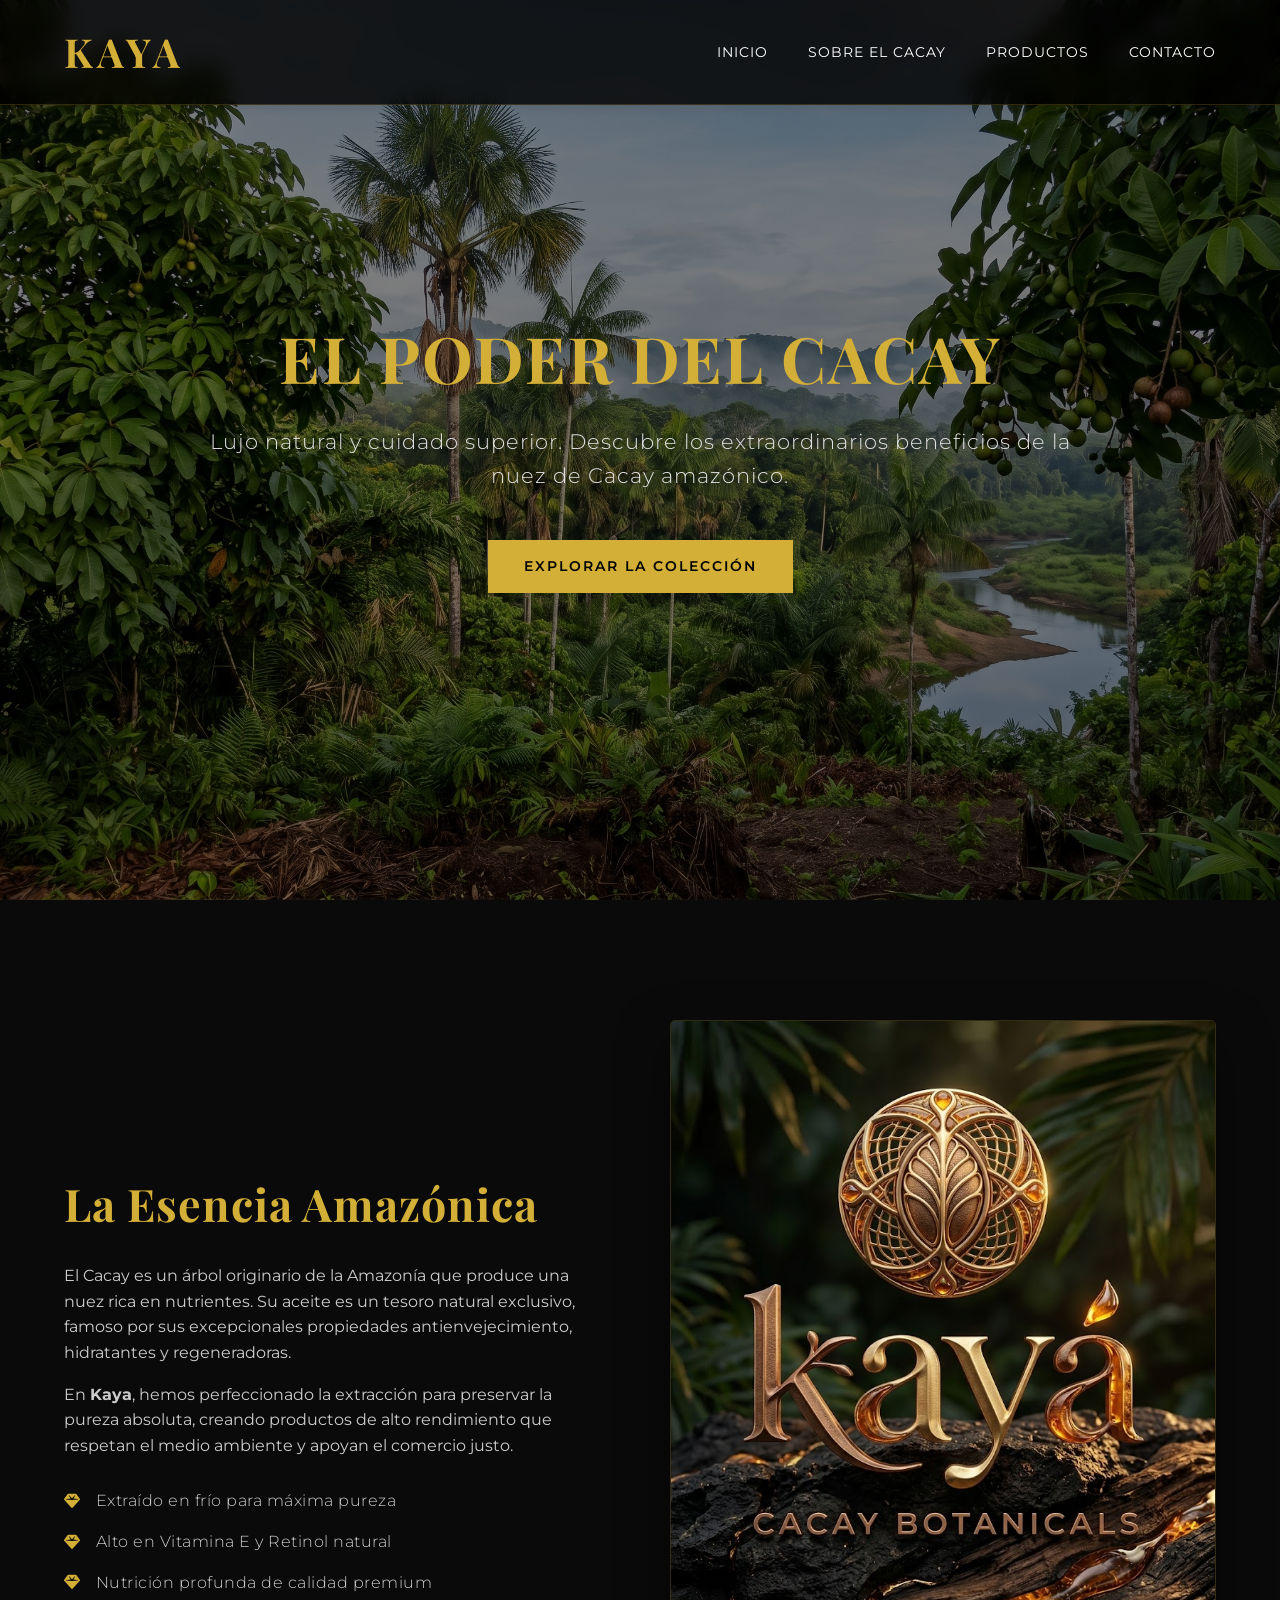
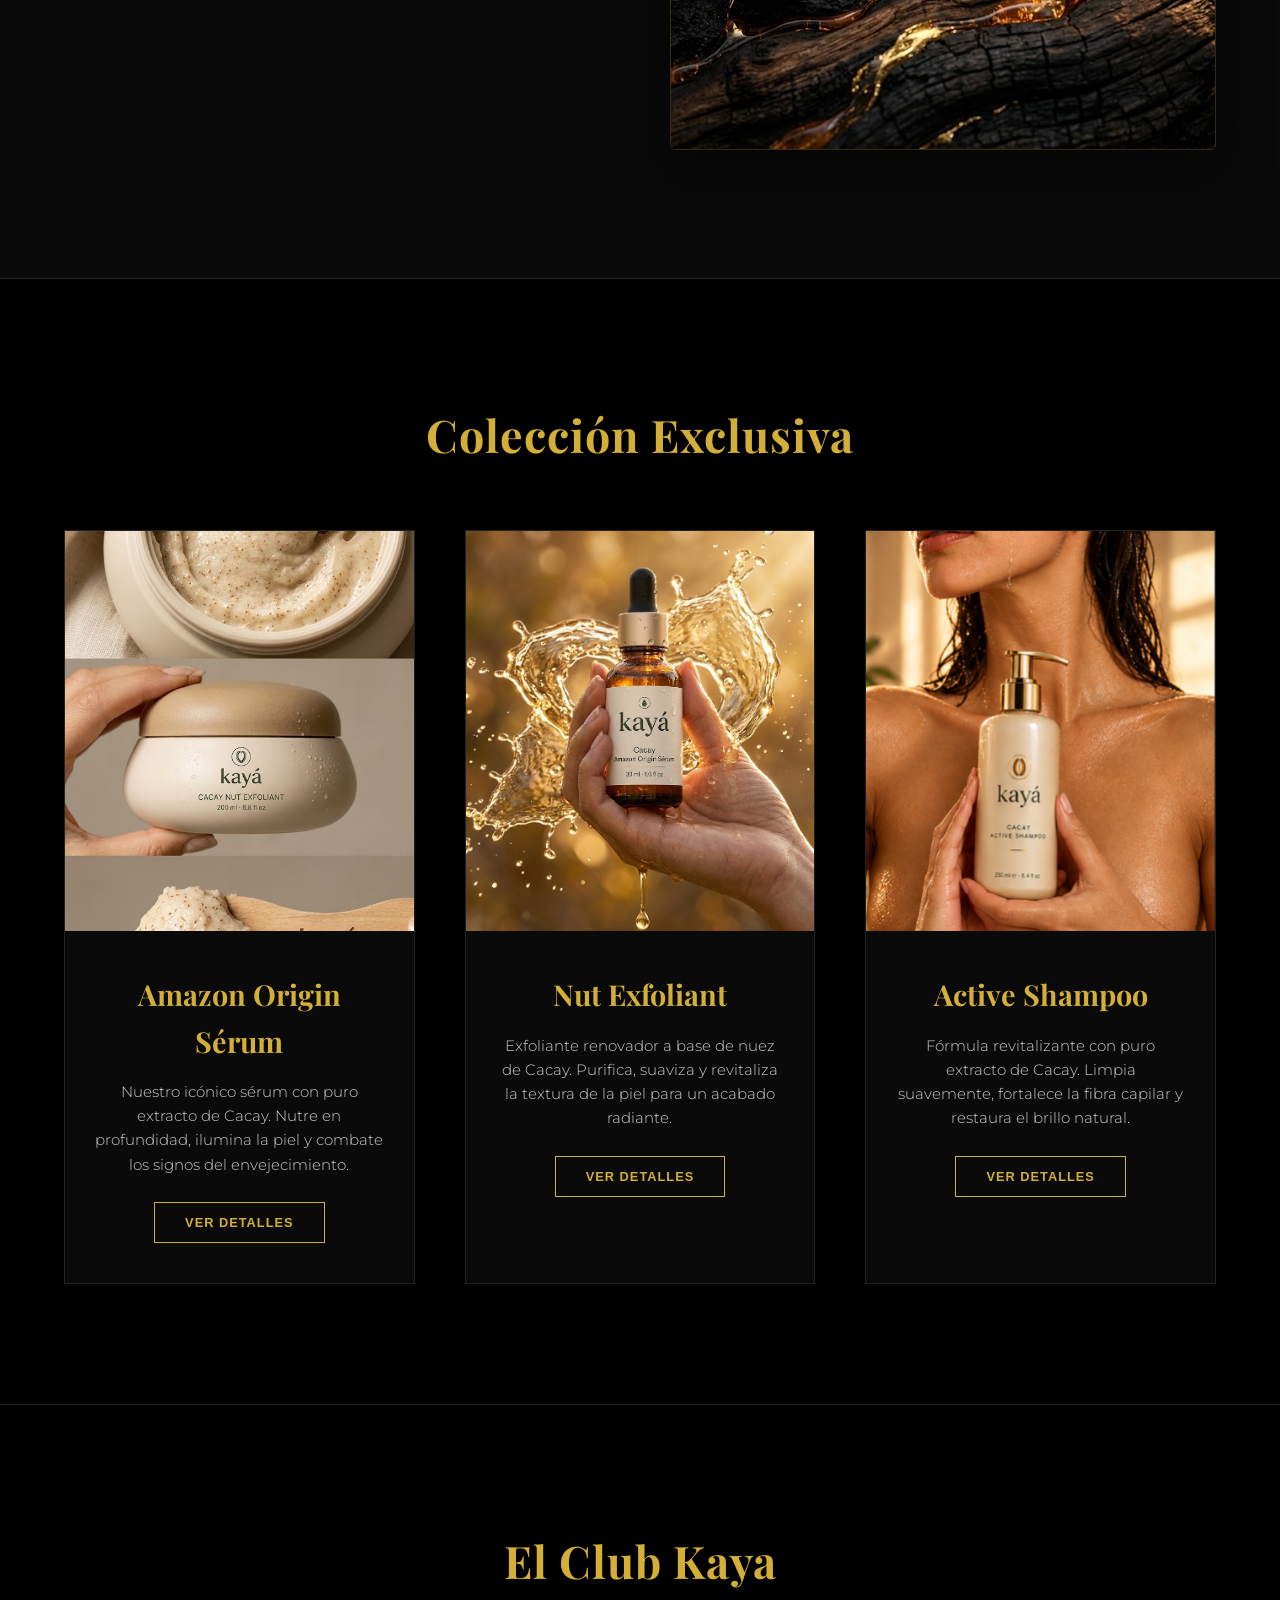
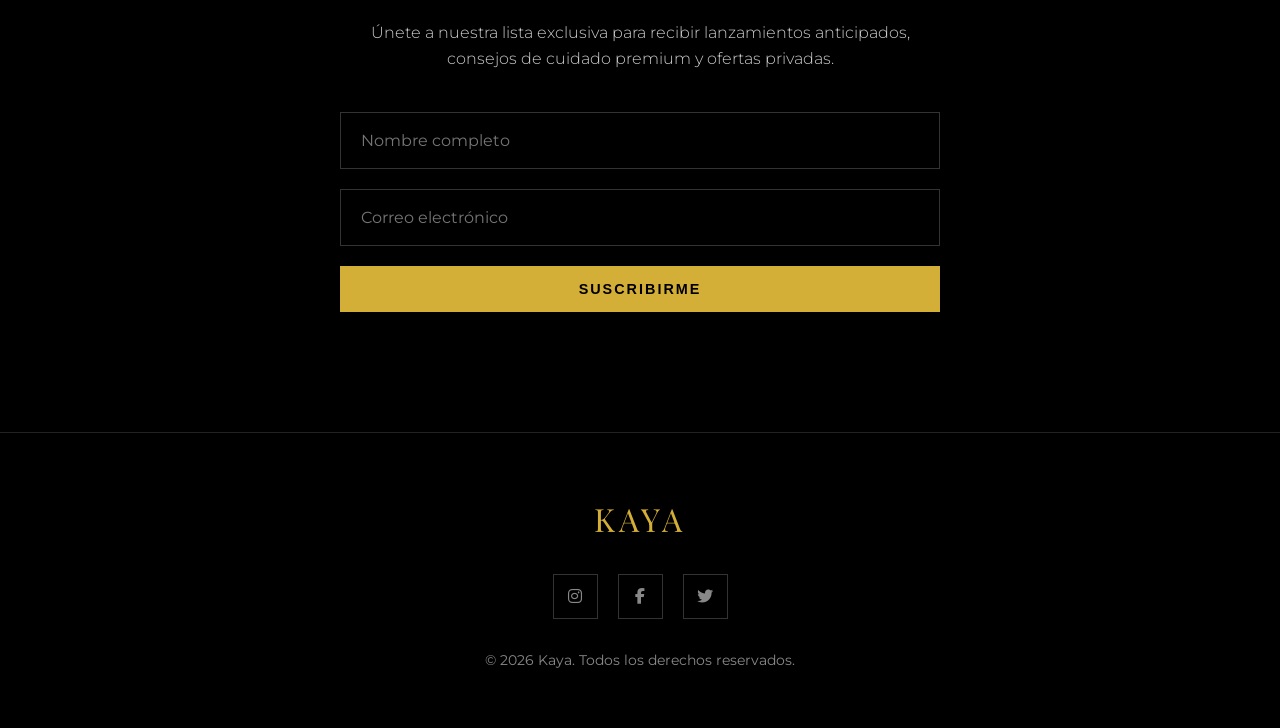
==== index.html @ cbf27e78 "Add interactive product details overlay Implement a feature allowing users to click on products to s" ====
<!doctype html>
<html lang="es">
  <head>
    <meta charset="UTF-8" />
    <meta name="viewport" content="width=device-width, initial-scale=1.0" />
    <title>Kaya - El Secreto del Cacay</title>
    <link rel="stylesheet" href="style.css" />
    <!-- Font Awesome para íconos -->
    <link
      rel="stylesheet"
      href="https://cdnjs.cloudflare.com/ajax/libs/font-awesome/6.4.0/css/all.min.css"
    />
    <!-- Google Fonts -->
    <link
      href="https://fonts.googleapis.com/css2?family=Montserrat:wght@300;400;600;700&family=Playfair+Display:wght@400;600;700&display=swap"
      rel="stylesheet"
    />
  </head>
  <body>
    <header class="navbar">
      <div class="logo">KAYA</div>
      <nav>
        <ul class="nav-links">
          <li><a href="#home">Inicio</a></li>
          <li><a href="#about">Sobre el Cacay</a></li>
          <li><a href="#products">Productos</a></li>
          <li><a href="#contact">Contacto</a></li>
        </ul>
      </nav>
      <div class="menu-toggle">
        <i class="fas fa-bars"></i>
      </div>
    </header>

    <section id="home" class="hero">
      <div class="hero-content">
        <h1 class="fade-in">El poder del Cacay</h1>
        <p class="fade-in delay-1">
          Lujo natural y cuidado superior. Descubre los extraordinarios
          beneficios de la nuez de Cacay amazónico.
        </p>
        <a href="#products" class="btn fade-in delay-2"
          >Explorar la colección</a
        >
      </div>
    </section>

    <section id="about" class="about">
      <div class="about-container">
        <div class="about-text slide-in-left">
          <h2>La Esencia Amazónica</h2>
          <p>
            El Cacay es un árbol originario de la Amazonía que produce una nuez
            rica en nutrientes. Su aceite es un tesoro natural exclusivo, famoso
            por sus excepcionales propiedades antienvejecimiento, hidratantes y
            regeneradoras.
          </p>
          <p>
            En <strong>Kaya</strong>, hemos perfeccionado la extracción para
            preservar la pureza absoluta, creando productos de alto rendimiento
            que respetan el medio ambiente y apoyan el comercio justo.
          </p>
          <ul>
            <li>
              <i class="fas fa-gem"></i> Extraído en frío para máxima pureza
            </li>
            <li>
              <i class="fas fa-gem"></i> Alto en Vitamina E y Retinol natural
            </li>
            <li>
              <i class="fas fa-gem"></i> Nutrición profunda de calidad premium
            </li>
          </ul>
        </div>
        <div class="about-image slide-in-right">
          <img src="cacao-tree.jpg" alt="Cacay natural" />
        </div>
      </div>
    </section>

    <section id="products" class="products">
      <h2>Colección Exclusiva</h2>
      <div class="product-grid">
        <div class="product-card fade-up" tabindex="0">
          <div class="product-image">
            <img src="product1.jpg" alt="Cacay Amazon Origin Sérum" />
            <div class="product-details-overlay">
              <div class="details-content">
                <h4>Beneficios:</h4>
                <ul>
                  <li>Nutrición profunda inmediata</li>
                  <li>Iluminación natural de la piel</li>
                  <li>Potente acción antienvejecimiento</li>
                </ul>
                <h4>Modo de uso:</h4>
                <p>Aplicar 2-3 gotas en el rostro limpio de día o de noche, masajeando suavemente.</p>
                <button class="btn-close-details"><i class="fas fa-times"></i> Volver</button>
              </div>
            </div>
          </div>
          <div class="product-info">
            <h3>Amazon Origin Sérum</h3>
            <p>
              Nuestro icónico sérum con puro extracto de Cacay. Nutre en
              profundidad, ilumina la piel y combate los signos del envejecimiento.
            </p>
            <button class="btn-secondary btn-more-info">Ver Detalles</button>
          </div>
        </div>

        <div class="product-card fade-up delay-1" tabindex="0">
          <div class="product-image">
            <img src="product2.jpg" alt="Cacay Nut Exfoliant" />
            <div class="product-details-overlay">
              <div class="details-content">
                <h4>Beneficios:</h4>
                <ul>
                  <li>Purifica y limpia los poros</li>
                  <li>Suaviza la textura de la piel</li>
                  <li>Revitaliza el tono natural</li>
                </ul>
                <h4>Modo de uso:</h4>
                <p>Masajear suavemente sobre la piel húmeda 1-2 veces por semana y enjuagar.</p>
                <button class="btn-close-details"><i class="fas fa-times"></i> Volver</button>
              </div>
            </div>
          </div>
          <div class="product-info">
            <h3>Nut Exfoliant</h3>
            <p>
              Exfoliante renovador a base de nuez de Cacay. Purifica, suaviza 
              y revitaliza la textura de la piel para un acabado radiante.
            </p>
            <button class="btn-secondary btn-more-info">Ver Detalles</button>
          </div>
        </div>

        <div class="product-card fade-up delay-2" tabindex="0">
          <div class="product-image">
            <img src="reference1.png" alt="Cacay Active Shampoo" />
            <div class="product-details-overlay">
              <div class="details-content">
                <h4>Beneficios:</h4>
                <ul>
                  <li>Limpia sin resecar</li>
                  <li>Fortalece la fibra capilar</li>
                  <li>Restaura el brillo y suavidad</li>
                </ul>
                <h4>Modo de uso:</h4>
                <p>Aplicar sobre el cabello húmedo, masajear el cuero cabelludo y enjuagar con abundante agua.</p>
                <button class="btn-close-details"><i class="fas fa-times"></i> Volver</button>
              </div>
            </div>
          </div>
          <div class="product-info">
            <h3>Active Shampoo</h3>
            <p>
              Fórmula revitalizante con puro extracto de Cacay. Limpia
              suavemente, fortalece la fibra capilar y restaura el brillo natural.
            </p>
            <button class="btn-secondary btn-more-info">Ver Detalles</button>
          </div>
        </div>
      </div>
    </section>

    <section id="contact" class="contact bottom-bg-section">
      <div class="contact-container fade-in">
        <h2>El Club Kaya</h2>
        <p>
          Únete a nuestra lista exclusiva para recibir lanzamientos anticipados,
          consejos de cuidado premium y ofertas privadas.
        </p>
        <form id="contact-form">
          <input type="text" placeholder="Nombre completo" required />
          <input type="email" placeholder="Correo electrónico" required />
          <button type="submit" class="btn">Suscribirme</button>
        </form>
      </div>
    </section>

    <footer>
      <div class="footer-content">
        <div class="footer-logo">KAYA</div>
        <div class="social-links">
          <a href="#"><i class="fab fa-instagram"></i></a>
          <a href="#"><i class="fab fa-facebook-f"></i></a>
          <a href="#"><i class="fab fa-twitter"></i></a>
        </div>
        <p>&copy; <span id="current-year">2023</span> Kaya. Todos los derechos reservados.</p>
      </div>
    </footer>

    <script src="script.js"></script>
  </body>
</html>
---- style.css ----
:root {
  --primary-color: #d4af37; /* Dorado metálico */
  --secondary-color: #b08d28; /* Dorado más oscuro */
  --text-color: #ffffff; /* Texto blanco para modo oscuro */
  --text-color-dark: #333333; /* Texto oscuro */
  --light-bg: #1a1a1a; /* Gris muy oscuro */
  --white: #0a0a0a; /* Casi negro */
  --dark-bg: #000000; /* Negro puro */
  --transition: all 0.3s ease;
}

* {
  margin: 0;
  padding: 0;
  box-sizing: border-box;
}

html {
  scroll-behavior: smooth;
}

body {
  font-family: "Montserrat", sans-serif;
  color: var(--text-color);
  line-height: 1.6;
  background-color: var(--dark-bg);
  overflow-x: hidden;
}

h1, h2, h3, .logo, .footer-logo {
  font-family: "Playfair Display", serif;
}

/* Tipografía */
h1 {
  font-size: 4rem;
  font-weight: 700;
  margin-bottom: 1rem;
  color: var(--primary-color);
  text-transform: uppercase;
  letter-spacing: 2px;
}

h2 {
  font-size: 2.8rem;
  color: var(--primary-color);
  margin-bottom: 1.5rem;
  text-align: center;
  letter-spacing: 1px;
}

h3 {
  font-size: 1.8rem;
  margin-bottom: 1rem;
  color: var(--primary-color);
}

p {
  margin-bottom: 1rem;
  color: #cccccc;
}

/* Botones */
.btn {
  display: inline-block;
  padding: 14px 35px;
  background-color: var(--primary-color);
  color: var(--dark-bg);
  text-decoration: none;
  font-weight: 600;
  border-radius: 0; 
  border: 1px solid var(--primary-color);
  cursor: pointer;
  transition: var(--transition);
  text-transform: uppercase;
  letter-spacing: 2px;
  font-size: 0.9rem;
}

.btn:hover {
  background-color: transparent;
  color: var(--primary-color);
  box-shadow: 0 0 15px rgba(212, 175, 55, 0.4);
}

.btn-secondary {
  display: inline-block;
  padding: 12px 30px;
  background-color: transparent;
  color: var(--primary-color);
  border: 1px solid var(--primary-color);
  text-decoration: none;
  font-weight: 600;
  border-radius: 0;
  cursor: pointer;
  transition: var(--transition);
  text-transform: uppercase;
  letter-spacing: 1px;
  font-size: 0.8rem;
}

.btn-secondary:hover {
  background-color: var(--primary-color);
  color: var(--dark-bg);
}

/* Navegación */
.navbar {
  position: fixed;
  top: 0;
  left: 0;
  width: 100%;
  display: flex;
  justify-content: space-between;
  align-items: center;
  padding: 20px 5%;
  background-color: rgba(0, 0, 0, 0.8);
  backdrop-filter: blur(10px);
  border-bottom: 1px solid rgba(212, 175, 55, 0.2);
  z-index: 1000;
  transition: var(--transition);
}

.navbar.hidden {
  transform: translateY(-100%);
}

.logo {
  font-size: 2.5rem;
  font-weight: 700;
  color: var(--primary-color);
  letter-spacing: 4px;
  text-transform: uppercase;
}

.nav-links {
  display: flex;
  list-style: none;
}

.nav-links li {
  margin-left: 40px;
}

.nav-links a {
  text-decoration: none;
  color: var(--text-color);
  font-weight: 400;
  letter-spacing: 1px;
  transition: var(--transition);
  position: relative;
  text-transform: uppercase;
  font-size: 0.9rem;
}

.nav-links a::after {
  content: "";
  position: absolute;
  bottom: -8px;
  left: 0;
  width: 0;
  height: 1px;
  background-color: var(--primary-color);
  transition: var(--transition);
}

.nav-links a:hover {
  color: var(--primary-color);
}

.nav-links a:hover::after {
  width: 100%;
}

.menu-toggle {
  display: none;
  font-size: 1.5rem;
  color: var(--primary-color);
  cursor: pointer;
}

/* Sección Hero con Parallax */
.hero {
  height: 100vh;
  background:
    linear-gradient(rgba(0, 0, 0, 0.5), rgba(0, 0, 0, 0.5)),
    url("hero-new.jpg") no-repeat center center/cover;
  background-attachment: fixed;
  display: flex;
  align-items: center;
  justify-content: center;
  text-align: center;
  padding: 0 20px;
}

.hero-content {
  max-width: 900px;
}

.hero-content p {
  font-size: 1.3rem;
  margin-bottom: 3rem;
  color: #e0e0e0;
  font-weight: 300;
  letter-spacing: 1px;
}

/* Sección Sobre el Cacay */
.about {
  padding: 120px 5%;
  background-color: var(--white);
  border-bottom: 1px solid #222;
}

.about-container {
  display: flex;
  align-items: center;
  justify-content: space-between;
  max-width: 1200px;
  margin: 0 auto;
  gap: 60px;
}

.about-text {
  flex: 1;
}

.about-text h2 {
  text-align: left;
}

.about-text ul {
  list-style: none;
  margin-top: 30px;
}

.about-text li {
  margin-bottom: 15px;
  display: flex;
  align-items: center;
  color: #cccccc;
  font-weight: 300;
  letter-spacing: 0.5px;
}

.about-text i {
  color: var(--primary-color);
  margin-right: 15px;
}

.about-image {
  flex: 1;
}

.about-image img {
  width: 100%;
  border-radius: 5px;
  box-shadow: 0 20px 50px rgba(0, 0, 0, 0.5);
  border: 1px solid rgba(212, 175, 55, 0.2);
}

/* Sección Productos */
.products {
  padding: 120px 5%;
  background-color: var(--dark-bg);
}

.product-grid {
  display: grid;
  grid-template-columns: repeat(auto-fit, minmax(350px, 1fr));
  gap: 50px;
  max-width: 1200px;
  margin: 0 auto;
  margin-top: 60px;
}

.product-card {
  background-color: var(--white);
  padding: 0;
  text-align: center;
  transition: var(--transition);
  border: 1px solid #222;
  position: relative;
  overflow: hidden;
}

.product-card:hover {
  transform: translateY(-10px);
  box-shadow: 0 25px 50px rgba(212, 175, 55, 0.15);
  border-color: rgba(212, 175, 55, 0.5);
}

.product-image {
  width: 100%;
  height: 400px;
  background-color: #111;
  display: flex;
  align-items: center;
  justify-content: center;
  overflow: hidden;
}

.product-image img {
  width: 100%;
  height: 100%;
  object-fit: cover;
  transition: transform 0.5s ease;
}

.product-card:hover .product-image img {
  transform: scale(1.05);
}

/* Overlay de detalles del producto */
.product-details-overlay {
  position: absolute;
  top: 0;
  left: 0;
  width: 100%;
  height: 100%;
  background-color: rgba(10, 10, 10, 0.95);
  color: var(--text-color);
  display: flex;
  align-items: center;
  justify-content: center;
  text-align: left;
  padding: 30px;
  opacity: 0;
  visibility: hidden;
  transition: var(--transition);
  z-index: 10;
  backdrop-filter: blur(5px);
}

.product-card.show-details .product-details-overlay {
  opacity: 1;
  visibility: visible;
}

.details-content h4 {
  color: var(--primary-color);
  margin-bottom: 10px;
  font-size: 1.1rem;
}

.details-content ul {
  list-style: none;
  margin-bottom: 20px;
}

.details-content ul li {
  margin-bottom: 5px;
  font-size: 0.9rem;
  display: flex;
  align-items: center;
}

.details-content ul li::before {
  content: "\f00c"; /* FontAwesome check */
  font-family: "Font Awesome 6 Free";
  font-weight: 900;
  color: var(--primary-color);
  margin-right: 10px;
  font-size: 0.8rem;
}

.details-content p {
  font-size: 0.9rem;
  line-height: 1.4;
  margin-bottom: 20px;
}

.btn-close-details {
  background: transparent;
  border: 1px solid var(--primary-color);
  color: var(--primary-color);
  padding: 8px 15px;
  cursor: pointer;
  transition: var(--transition);
  font-family: "Montserrat", sans-serif;
  text-transform: uppercase;
  font-size: 0.8rem;
  letter-spacing: 1px;
}

.btn-close-details:hover {
  background: var(--primary-color);
  color: var(--dark-bg);
}

.product-info {
  padding: 40px 30px;
}

.product-info p {
  font-weight: 300;
  font-size: 0.95rem;
  margin-bottom: 25px;
}

/* Sección Contacto */
.contact {
  padding: 120px 5%;
  background-color: var(--light-bg);
  border-top: 1px solid #222;
  text-align: center;
}

.bottom-bg-section {
  background:
    linear-gradient(rgba(0, 0, 0, 0.7), rgba(0, 0, 0, 0.9)),
    url("hero-bg.png") no-repeat center center/cover;
  background-attachment: fixed;
}

.contact-container {
  max-width: 600px;
  margin: 0 auto;
}

.contact p {
  margin-bottom: 40px;
  font-weight: 300;
}

#contact-form {
  display: flex;
  flex-direction: column;
  gap: 20px;
}

#contact-form input {
  padding: 18px 20px;
  background-color: var(--dark-bg);
  border: 1px solid #333;
  color: var(--text-color);
  outline: none;
  font-family: "Montserrat", sans-serif;
  font-size: 1rem;
  transition: var(--transition);
}

#contact-form input:focus {
  border-color: var(--primary-color);
}

/* Footer */
footer {
  background-color: var(--dark-bg);
  border-top: 1px solid #222;
  padding: 60px 5% 40px;
  text-align: center;
}

.footer-content {
  max-width: 1200px;
  margin: 0 auto;
  display: flex;
  flex-direction: column;
  align-items: center;
  gap: 30px;
}

.footer-logo {
  font-size: 2rem;
  letter-spacing: 4px;
  color: var(--primary-color);
}

.footer-content p {
  color: #888;
  font-size: 0.9rem;
}

.social-links {
  display: flex;
  gap: 20px;
}

.social-links a {
  display: flex;
  align-items: center;
  justify-content: center;
  width: 45px;
  height: 45px;
  background-color: transparent;
  border: 1px solid #333;
  color: #888;
  border-radius: 0;
  text-decoration: none;
  transition: var(--transition);
}

.social-links a:hover {
  border-color: var(--primary-color);
  color: var(--primary-color);
  transform: translateY(-5px);
}

/* Animaciones */
.fade-in {
  opacity: 0;
  transform: translateY(30px);
  transition: opacity 1s ease, transform 1s ease;
}

.fade-in.visible {
  opacity: 1;
  transform: translateY(0);
}

.slide-in-left {
  opacity: 0;
  transform: translateX(-50px);
  transition: opacity 1s ease, transform 1s ease;
}

.slide-in-left.visible {
  opacity: 1;
  transform: translateX(0);
}

.slide-in-right {
  opacity: 0;
  transform: translateX(50px);
  transition: opacity 1s ease, transform 1s ease;
}

.slide-in-right.visible {
  opacity: 1;
  transform: translateX(0);
}

.fade-up {
  opacity: 0;
  transform: translateY(50px);
  transition: opacity 0.8s ease, transform 0.8s ease;
}

.fade-up.visible {
  opacity: 1;
  transform: translateY(0);
}

.delay-1 {
  transition-delay: 0.2s;
}

.delay-2 {
  transition-delay: 0.4s;
}

/* Responsive */
@media (max-width: 768px) {
  .menu-toggle {
    display: block;
  }

  .nav-links {
    position: fixed;
    top: 79px;
    left: -100%;
    width: 100%;
    height: calc(100vh - 79px);
    background-color: var(--dark-bg);
    flex-direction: column;
    align-items: center;
    justify-content: center;
    transition: var(--transition);
  }

  .nav-links.active {
    left: 0;
  }

  .nav-links li {
    margin: 25px 0;
  }

  h1 {
    font-size: 2.8rem;
  }

  h2 {
    font-size: 2.2rem;
  }

  .about-container {
    flex-direction: column;
  }

  .about-image {
    width: 100%;
  }
}
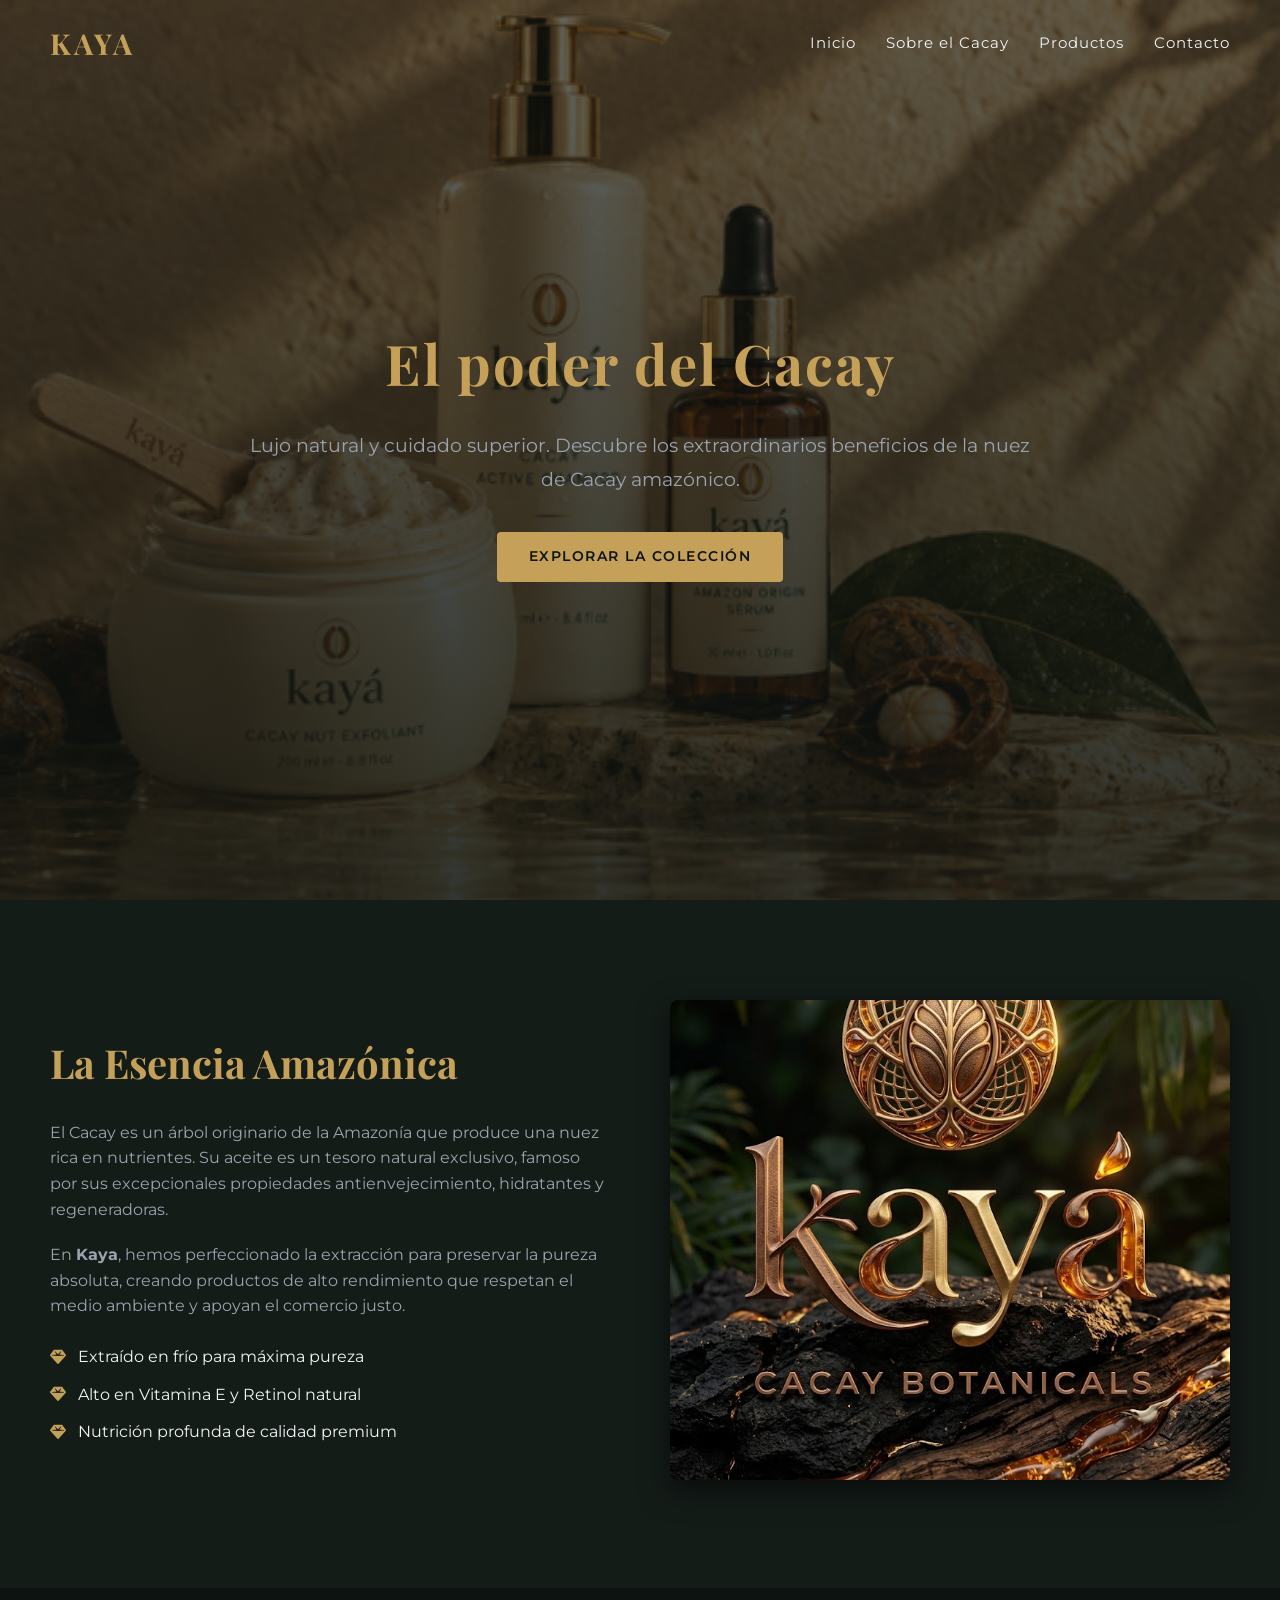
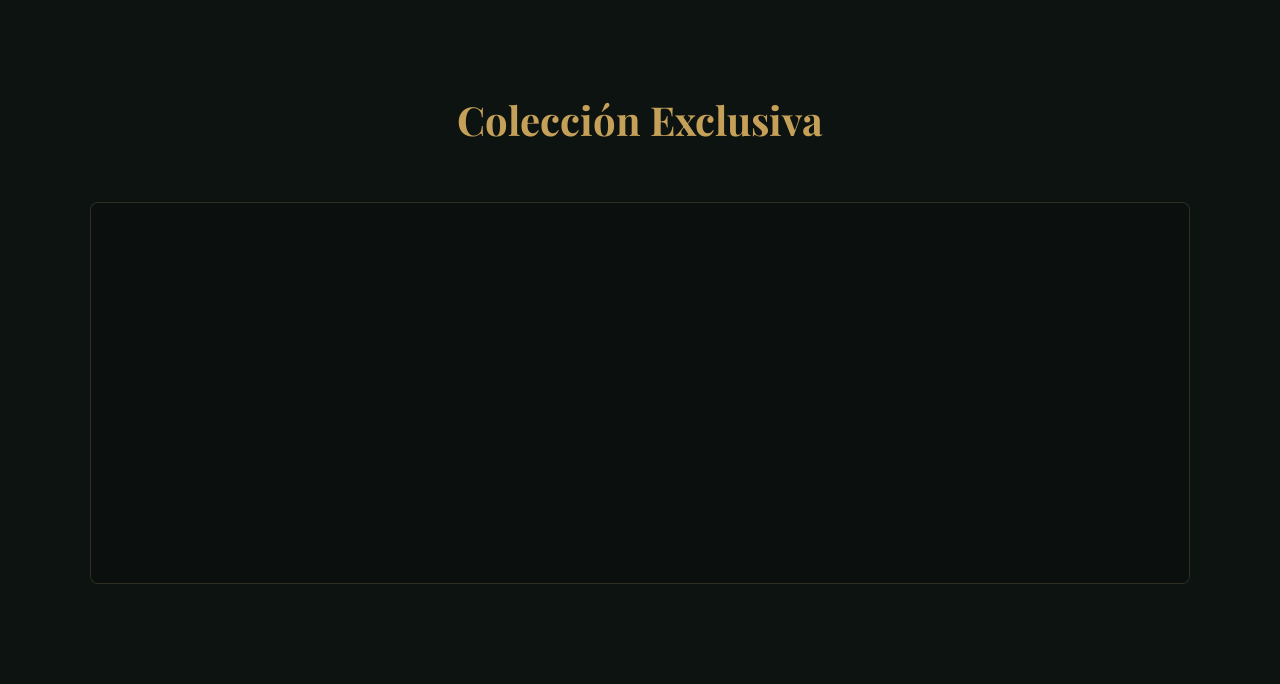
==== commit f4264a45: "Merge branch 'main' into update-kaya-website-10884902118719653594" ====
--- a/index.html
+++ b/index.html
@@ -1,4 +1,4 @@
-<!doctype html>
+<!DOCTYPE html>
 <html lang="es">
   <head>
     <meta charset="UTF-8" />
@@ -83,114 +83,4 @@
       <div class="product-grid">
         <div class="product-card fade-up" tabindex="0">
           <div class="product-image">
-            <img src="product1.jpg" alt="Cacay Amazon Origin Sérum" />
-            <div class="product-details-overlay">
-              <div class="details-content">
-                <h4>Beneficios:</h4>
-                <ul>
-                  <li>Nutrición profunda inmediata</li>
-                  <li>Iluminación natural de la piel</li>
-                  <li>Potente acción antienvejecimiento</li>
-                </ul>
-                <h4>Modo de uso:</h4>
-                <p>Aplicar 2-3 gotas en el rostro limpio de día o de noche, masajeando suavemente.</p>
-                <button class="btn-close-details"><i class="fas fa-times"></i> Volver</button>
-              </div>
-            </div>
-          </div>
-          <div class="product-info">
-            <h3>Amazon Origin Sérum</h3>
-            <p>
-              Nuestro icónico sérum con puro extracto de Cacay. Nutre en
-              profundidad, ilumina la piel y combate los signos del envejecimiento.
-            </p>
-            <button class="btn-secondary btn-more-info">Ver Detalles</button>
-          </div>
-        </div>
-
-        <div class="product-card fade-up delay-1" tabindex="0">
-          <div class="product-image">
-            <img src="product2.jpg" alt="Cacay Nut Exfoliant" />
-            <div class="product-details-overlay">
-              <div class="details-content">
-                <h4>Beneficios:</h4>
-                <ul>
-                  <li>Purifica y limpia los poros</li>
-                  <li>Suaviza la textura de la piel</li>
-                  <li>Revitaliza el tono natural</li>
-                </ul>
-                <h4>Modo de uso:</h4>
-                <p>Masajear suavemente sobre la piel húmeda 1-2 veces por semana y enjuagar.</p>
-                <button class="btn-close-details"><i class="fas fa-times"></i> Volver</button>
-              </div>
-            </div>
-          </div>
-          <div class="product-info">
-            <h3>Nut Exfoliant</h3>
-            <p>
-              Exfoliante renovador a base de nuez de Cacay. Purifica, suaviza 
-              y revitaliza la textura de la piel para un acabado radiante.
-            </p>
-            <button class="btn-secondary btn-more-info">Ver Detalles</button>
-          </div>
-        </div>
-
-        <div class="product-card fade-up delay-2" tabindex="0">
-          <div class="product-image">
-            <img src="reference1.png" alt="Cacay Active Shampoo" />
-            <div class="product-details-overlay">
-              <div class="details-content">
-                <h4>Beneficios:</h4>
-                <ul>
-                  <li>Limpia sin resecar</li>
-                  <li>Fortalece la fibra capilar</li>
-                  <li>Restaura el brillo y suavidad</li>
-                </ul>
-                <h4>Modo de uso:</h4>
-                <p>Aplicar sobre el cabello húmedo, masajear el cuero cabelludo y enjuagar con abundante agua.</p>
-                <button class="btn-close-details"><i class="fas fa-times"></i> Volver</button>
-              </div>
-            </div>
-          </div>
-          <div class="product-info">
-            <h3>Active Shampoo</h3>
-            <p>
-              Fórmula revitalizante con puro extracto de Cacay. Limpia
-              suavemente, fortalece la fibra capilar y restaura el brillo natural.
-            </p>
-            <button class="btn-secondary btn-more-info">Ver Detalles</button>
-          </div>
-        </div>
-      </div>
-    </section>
-
-    <section id="contact" class="contact bottom-bg-section">
-      <div class="contact-container fade-in">
-        <h2>El Club Kaya</h2>
-        <p>
-          Únete a nuestra lista exclusiva para recibir lanzamientos anticipados,
-          consejos de cuidado premium y ofertas privadas.
-        </p>
-        <form id="contact-form">
-          <input type="text" placeholder="Nombre completo" required />
-          <input type="email" placeholder="Correo electrónico" required />
-          <button type="submit" class="btn">Suscribirme</button>
-        </form>
-      </div>
-    </section>
-
-    <footer>
-      <div class="footer-content">
-        <div class="footer-logo">KAYA</div>
-        <div class="social-links">
-          <a href="#"><i class="fab fa-instagram"></i></a>
-          <a href="#"><i class="fab fa-facebook-f"></i></a>
-          <a href="#"><i class="fab fa-twitter"></i></a>
-        </div>
-        <p>&copy; <span id="current-year">2023</span> Kaya. Todos los derechos reservados.</p>
-      </div>
-    </footer>
-
-    <script src="script.js"></script>
-  </body>
-</html>
+            <img src="product1.jpg" alt="Cacay Amazon
--- a/style.css
+++ b/style.css
@@ -1,110 +1,32 @@
 :root {
-  --primary-color: #d4af37; /* Dorado metálico */
-  --secondary-color: #b08d28; /* Dorado más oscuro */
-  --text-color: #ffffff; /* Texto blanco para modo oscuro */
-  --text-color-dark: #333333; /* Texto oscuro */
-  --light-bg: #1a1a1a; /* Gris muy oscuro */
-  --white: #0a0a0a; /* Casi negro */
-  --dark-bg: #000000; /* Negro puro */
+  --primary-color: #c5a059;
+  --primary-light: #dfc288;
+  --secondary-color: #2b4c3f;
+  --dark-bg: #0d1310;
+  --card-bg: #141c18;
+  --text-color: #f3f4f6;
+  --text-muted: #9ca3af;
+  --white: #ffffff;
   --transition: all 0.3s ease;
+  --font-heading: 'Playfair Display', serif;
+  --font-body: 'Montserrat', sans-serif;
 }
 
 * {
+  box-sizing: border-box;
   margin: 0;
   padding: 0;
-  box-sizing: border-box;
-}
-
-html {
-  scroll-behavior: smooth;
 }
 
 body {
-  font-family: "Montserrat", sans-serif;
+  font-family: var(--font-body);
+  background-color: var(--dark-bg);
   color: var(--text-color);
   line-height: 1.6;
-  background-color: var(--dark-bg);
   overflow-x: hidden;
 }
 
-h1, h2, h3, .logo, .footer-logo {
-  font-family: "Playfair Display", serif;
-}
-
-/* Tipografía */
-h1 {
-  font-size: 4rem;
-  font-weight: 700;
-  margin-bottom: 1rem;
-  color: var(--primary-color);
-  text-transform: uppercase;
-  letter-spacing: 2px;
-}
-
-h2 {
-  font-size: 2.8rem;
-  color: var(--primary-color);
-  margin-bottom: 1.5rem;
-  text-align: center;
-  letter-spacing: 1px;
-}
-
-h3 {
-  font-size: 1.8rem;
-  margin-bottom: 1rem;
-  color: var(--primary-color);
-}
-
-p {
-  margin-bottom: 1rem;
-  color: #cccccc;
-}
-
-/* Botones */
-.btn {
-  display: inline-block;
-  padding: 14px 35px;
-  background-color: var(--primary-color);
-  color: var(--dark-bg);
-  text-decoration: none;
-  font-weight: 600;
-  border-radius: 0; 
-  border: 1px solid var(--primary-color);
-  cursor: pointer;
-  transition: var(--transition);
-  text-transform: uppercase;
-  letter-spacing: 2px;
-  font-size: 0.9rem;
-}
-
-.btn:hover {
-  background-color: transparent;
-  color: var(--primary-color);
-  box-shadow: 0 0 15px rgba(212, 175, 55, 0.4);
-}
-
-.btn-secondary {
-  display: inline-block;
-  padding: 12px 30px;
-  background-color: transparent;
-  color: var(--primary-color);
-  border: 1px solid var(--primary-color);
-  text-decoration: none;
-  font-weight: 600;
-  border-radius: 0;
-  cursor: pointer;
-  transition: var(--transition);
-  text-transform: uppercase;
-  letter-spacing: 1px;
-  font-size: 0.8rem;
-}
-
-.btn-secondary:hover {
-  background-color: var(--primary-color);
-  color: var(--dark-bg);
-}
-
-/* Navegación */
+/* Navbar */
 .navbar {
   position: fixed;
   top: 0;
@@ -113,79 +35,58 @@
   display: flex;
   justify-content: space-between;
   align-items: center;
-  padding: 20px 5%;
-  background-color: rgba(0, 0, 0, 0.8);
-  backdrop-filter: blur(10px);
-  border-bottom: 1px solid rgba(212, 175, 55, 0.2);
-  z-index: 1000;
-  transition: var(--transition);
-}
-
-.navbar.hidden {
-  transform: translateY(-100%);
-}
-
-.logo {
-  font-size: 2.5rem;
+  padding: 20px 50px;
+  background: transparent;
+  transition: var(--transition);
+  z-index: 100;
+}
+
+.navbar.scrolled {
+  background: rgba(13, 19, 16, 0.95);
+  box-shadow: 0 4px 20px rgba(0, 0, 0, 0.5);
+  padding: 15px 50px;
+  backdrop-filter: blur(8px);
+}
+
+.navbar .logo {
+  font-family: var(--font-heading);
+  font-size: 1.8rem;
+  letter-spacing: 3px;
   font-weight: 700;
   color: var(--primary-color);
-  letter-spacing: 4px;
-  text-transform: uppercase;
 }
 
 .nav-links {
-  display: flex;
   list-style: none;
-}
-
-.nav-links li {
-  margin-left: 40px;
+  display: flex;
+  gap: 30px;
 }
 
 .nav-links a {
   text-decoration: none;
   color: var(--text-color);
+  font-size: 0.95rem;
   font-weight: 400;
   letter-spacing: 1px;
   transition: var(--transition);
-  position: relative;
-  text-transform: uppercase;
-  font-size: 0.9rem;
-}
-
-.nav-links a::after {
-  content: "";
-  position: absolute;
-  bottom: -8px;
-  left: 0;
-  width: 0;
-  height: 1px;
-  background-color: var(--primary-color);
-  transition: var(--transition);
 }
 
 .nav-links a:hover {
   color: var(--primary-color);
-}
-
-.nav-links a:hover::after {
-  width: 100%;
 }
 
 .menu-toggle {
   display: none;
+  color: var(--white);
   font-size: 1.5rem;
-  color: var(--primary-color);
   cursor: pointer;
 }
 
-/* Sección Hero con Parallax */
+/* Hero Section */
 .hero {
   height: 100vh;
-  background:
-    linear-gradient(rgba(0, 0, 0, 0.5), rgba(0, 0, 0, 0.5)),
-    url("hero-new.jpg") no-repeat center center/cover;
-  background-attachment: fixed;
+  background: linear-gradient(rgba(13, 19, 16, 0.65), rgba(13, 19, 16, 0.85)),
+              url('hero-bg.png') center/cover no-repeat;
   display: flex;
   align-items: center;
   justify-content: center;
@@ -194,30 +95,77 @@
 }
 
 .hero-content {
-  max-width: 900px;
-}
-
-.hero-content p {
-  font-size: 1.3rem;
-  margin-bottom: 3rem;
-  color: #e0e0e0;
-  font-weight: 300;
+  max-width: 800px;
+}
+
+.hero h1 {
+  font-family: var(--font-heading);
+  font-size: 3.5rem;
+  color: var(--primary-color);
+  margin-bottom: 20px;
+  letter-spacing: 2px;
+}
+
+.hero p {
+  font-size: 1.2rem;
+  color: var(--text-muted);
+  margin-bottom: 35px;
+  line-height: 1.8;
+}
+
+/* Botones */
+.btn {
+  display: inline-block;
+  padding: 14px 32px;
+  background: var(--primary-color);
+  color: var(--dark-bg);
+  text-decoration: none;
+  font-weight: 600;
+  letter-spacing: 1.5px;
+  text-transform: uppercase;
+  font-size: 0.85rem;
+  border-radius: 4px;
+  border: none;
+  cursor: pointer;
+  transition: var(--transition);
+}
+
+.btn:hover {
+  background: var(--primary-light);
+  transform: translateY(-2px);
+  box-shadow: 0 5px 15px rgba(197, 160, 89, 0.3);
+}
+
+.btn-secondary {
+  background: transparent;
+  border: 1px solid var(--primary-color);
+  color: var(--primary-color);
+  padding: 10px 20px;
+  font-family: var(--font-body);
+  font-size: 0.85rem;
+  text-transform: uppercase;
   letter-spacing: 1px;
-}
-
-/* Sección Sobre el Cacay */
+  cursor: pointer;
+  transition: var(--transition);
+  border-radius: 4px;
+}
+
+.btn-secondary:hover {
+  background: var(--primary-color);
+  color: var(--dark-bg);
+}
+
+/* About Section */
 .about {
-  padding: 120px 5%;
-  background-color: var(--white);
-  border-bottom: 1px solid #222;
+  padding: 100px 50px;
+  background-color: var(--card-bg);
 }
 
 .about-container {
-  display: flex;
-  align-items: center;
-  justify-content: space-between;
   max-width: 1200px;
   margin: 0 auto;
+  display: flex;
+  align-items: center;
   gap: 60px;
 }
 
@@ -226,26 +174,33 @@
 }
 
 .about-text h2 {
-  text-align: left;
+  font-family: var(--font-heading);
+  font-size: 2.5rem;
+  color: var(--primary-color);
+  margin-bottom: 25px;
+}
+
+.about-text p {
+  color: var(--text-muted);
+  margin-bottom: 20px;
+  font-size: 1rem;
 }
 
 .about-text ul {
   list-style: none;
-  margin-top: 30px;
-}
-
-.about-text li {
-  margin-bottom: 15px;
+  margin-top: 25px;
+}
+
+.about-text ul li {
+  margin-bottom: 12px;
   display: flex;
   align-items: center;
-  color: #cccccc;
-  font-weight: 300;
-  letter-spacing: 0.5px;
-}
-
-.about-text i {
-  color: var(--primary-color);
-  margin-right: 15px;
+  gap: 12px;
+  color: var(--text-color);
+}
+
+.about-text ul li i {
+  color: var(--primary-color);
 }
 
 .about-image {
@@ -254,50 +209,54 @@
 
 .about-image img {
   width: 100%;
-  border-radius: 5px;
-  box-shadow: 0 20px 50px rgba(0, 0, 0, 0.5);
-  border: 1px solid rgba(212, 175, 55, 0.2);
-}
-
-/* Sección Productos */
+  max-height: 480px;
+  object-fit: cover;
+  border-radius: 8px;
+  box-shadow: 0 10px 30px rgba(0, 0, 0, 0.6);
+}
+
+/* Products Section */
 .products {
-  padding: 120px 5%;
-  background-color: var(--dark-bg);
+  padding: 100px 50px;
+  max-width: 1200px;
+  margin: 0 auto;
+  text-align: center;
+}
+
+.products h2 {
+  font-family: var(--font-heading);
+  font-size: 2.5rem;
+  color: var(--primary-color);
+  margin-bottom: 50px;
 }
 
 .product-grid {
   display: grid;
-  grid-template-columns: repeat(auto-fit, minmax(350px, 1fr));
-  gap: 50px;
-  max-width: 1200px;
-  margin: 0 auto;
-  margin-top: 60px;
+  grid-template-columns: repeat(auto-fit, minmax(320px, 1fr));
+  gap: 40px;
 }
 
 .product-card {
-  background-color: var(--white);
-  padding: 0;
-  text-align: center;
-  transition: var(--transition);
-  border: 1px solid #222;
+  background: var(--card-bg);
+  border: 1px solid rgba(197, 160, 89, 0.15);
+  border-radius: 8px;
+  overflow: hidden;
+  transition: var(--transition);
+  display: flex;
+  flex-direction: column;
+}
+
+.product-card:hover {
+  transform: translateY(-5px);
+  border-color: var(--primary-color);
+  box-shadow: 0 15px 30px rgba(0, 0, 0, 0.5);
+}
+
+.product-image {
   position: relative;
+  height: 380px;
   overflow: hidden;
-}
-
-.product-card:hover {
-  transform: translateY(-10px);
-  box-shadow: 0 25px 50px rgba(212, 175, 55, 0.15);
-  border-color: rgba(212, 175, 55, 0.5);
-}
-
-.product-image {
-  width: 100%;
-  height: 400px;
-  background-color: #111;
-  display: flex;
-  align-items: center;
-  justify-content: center;
-  overflow: hidden;
+  background-color: #0b0f0d;
 }
 
 .product-image img {
@@ -318,7 +277,7 @@
   left: 0;
   width: 100%;
   height: 100%;
-  background-color: rgba(10, 10, 10, 0.95);
+  background-color: rgba(13, 19, 16, 0.94);
   color: var(--text-color);
   display: flex;
   align-items: center;
@@ -339,48 +298,42 @@
 
 .details-content h4 {
   color: var(--primary-color);
-  margin-bottom: 10px;
-  font-size: 1.1rem;
+  margin-bottom: 8px;
+  font-size: 1rem;
+  text-transform: uppercase;
+  letter-spacing: 1px;
 }
 
 .details-content ul {
   list-style: none;
+  margin-bottom: 15px;
+}
+
+.details-content ul li {
+  margin-bottom: 6px;
+  font-size: 0.85rem;
+  color: var(--text-muted);
+}
+
+.details-content p {
+  font-size: 0.85rem;
+  line-height: 1.5;
   margin-bottom: 20px;
-}
-
-.details-content ul li {
-  margin-bottom: 5px;
-  font-size: 0.9rem;
-  display: flex;
-  align-items: center;
-}
-
-.details-content ul li::before {
-  content: "\f00c"; /* FontAwesome check */
-  font-family: "Font Awesome 6 Free";
-  font-weight: 900;
-  color: var(--primary-color);
-  margin-right: 10px;
-  font-size: 0.8rem;
-}
-
-.details-content p {
-  font-size: 0.9rem;
-  line-height: 1.4;
-  margin-bottom: 20px;
+  color: var(--text-muted);
 }
 
 .btn-close-details {
   background: transparent;
   border: 1px solid var(--primary-color);
   color: var(--primary-color);
-  padding: 8px 15px;
+  padding: 8px 16px;
   cursor: pointer;
   transition: var(--transition);
-  font-family: "Montserrat", sans-serif;
+  font-family: var(--font-body);
   text-transform: uppercase;
-  font-size: 0.8rem;
+  font-size: 0.75rem;
   letter-spacing: 1px;
+  border-radius: 4px;
 }
 
 .btn-close-details:hover {
@@ -389,28 +342,32 @@
 }
 
 .product-info {
-  padding: 40px 30px;
+  padding: 30px;
+  display: flex;
+  flex-direction: column;
+  flex-grow: 1;
+  justify-content: space-between;
+}
+
+.product-info h3 {
+  font-family: var(--font-heading);
+  font-size: 1.3rem;
+  color: var(--white);
+  margin-bottom: 12px;
 }
 
 .product-info p {
-  font-weight: 300;
-  font-size: 0.95rem;
-  margin-bottom: 25px;
-}
-
-/* Sección Contacto */
+  color: var(--text-muted);
+  font-size: 0.9rem;
+  margin-bottom: 20px;
+  line-height: 1.6;
+}
+
+/* Contact Section */
 .contact {
-  padding: 120px 5%;
-  background-color: var(--light-bg);
-  border-top: 1px solid #222;
+  padding: 100px 20px;
+  background-color: var(--card-bg);
   text-align: center;
-}
-
-.bottom-bg-section {
-  background:
-    linear-gradient(rgba(0, 0, 0, 0.7), rgba(0, 0, 0, 0.9)),
-    url("hero-bg.png") no-repeat center center/cover;
-  background-attachment: fixed;
 }
 
 .contact-container {
@@ -418,178 +375,104 @@
   margin: 0 auto;
 }
 
+.contact h2 {
+  font-family: var(--font-heading);
+  font-size: 2.3rem;
+  color: var(--primary-color);
+  margin-bottom: 15px;
+}
+
 .contact p {
-  margin-bottom: 40px;
-  font-weight: 300;
+  color: var(--text-muted);
+  margin-bottom: 30px;
 }
 
 #contact-form {
   display: flex;
   flex-direction: column;
-  gap: 20px;
+  gap: 15px;
 }
 
 #contact-form input {
-  padding: 18px 20px;
-  background-color: var(--dark-bg);
-  border: 1px solid #333;
-  color: var(--text-color);
+  padding: 14px 20px;
+  background: var(--dark-bg);
+  border: 1px solid rgba(197, 160, 89, 0.2);
+  color: var(--white);
+  font-family: var(--font-body);
+  border-radius: 4px;
+  font-size: 0.95rem;
+}
+
+#contact-form input:focus {
   outline: none;
-  font-family: "Montserrat", sans-serif;
-  font-size: 1rem;
-  transition: var(--transition);
-}
-
-#contact-form input:focus {
   border-color: var(--primary-color);
 }
 
 /* Footer */
 footer {
-  background-color: var(--dark-bg);
-  border-top: 1px solid #222;
-  padding: 60px 5% 40px;
+  padding: 40px 20px;
+  background: var(--dark-bg);
   text-align: center;
-}
-
-.footer-content {
-  max-width: 1200px;
-  margin: 0 auto;
-  display: flex;
-  flex-direction: column;
-  align-items: center;
-  gap: 30px;
+  border-top: 1px solid rgba(255, 255, 255, 0.05);
 }
 
 .footer-logo {
-  font-size: 2rem;
-  letter-spacing: 4px;
-  color: var(--primary-color);
-}
-
-.footer-content p {
-  color: #888;
-  font-size: 0.9rem;
+  font-family: var(--font-heading);
+  font-size: 1.5rem;
+  color: var(--primary-color);
+  letter-spacing: 2px;
+  margin-bottom: 15px;
 }
 
 .social-links {
   display: flex;
+  justify-content: center;
   gap: 20px;
+  margin-bottom: 20px;
 }
 
 .social-links a {
-  display: flex;
-  align-items: center;
-  justify-content: center;
-  width: 45px;
-  height: 45px;
-  background-color: transparent;
-  border: 1px solid #333;
-  color: #888;
-  border-radius: 0;
-  text-decoration: none;
+  color: var(--text-muted);
+  font-size: 1.2rem;
   transition: var(--transition);
 }
 
 .social-links a:hover {
-  border-color: var(--primary-color);
-  color: var(--primary-color);
-  transform: translateY(-5px);
-}
-
-/* Animaciones */
-.fade-in {
-  opacity: 0;
-  transform: translateY(30px);
-  transition: opacity 1s ease, transform 1s ease;
-}
-
-.fade-in.visible {
-  opacity: 1;
-  transform: translateY(0);
-}
-
-.slide-in-left {
-  opacity: 0;
-  transform: translateX(-50px);
-  transition: opacity 1s ease, transform 1s ease;
-}
-
-.slide-in-left.visible {
-  opacity: 1;
-  transform: translateX(0);
-}
-
-.slide-in-right {
-  opacity: 0;
-  transform: translateX(50px);
-  transition: opacity 1s ease, transform 1s ease;
-}
-
-.slide-in-right.visible {
-  opacity: 1;
-  transform: translateX(0);
-}
-
-.fade-up {
-  opacity: 0;
-  transform: translateY(50px);
-  transition: opacity 0.8s ease, transform 0.8s ease;
-}
-
-.fade-up.visible {
-  opacity: 1;
-  transform: translateY(0);
-}
-
-.delay-1 {
-  transition-delay: 0.2s;
-}
-
-.delay-2 {
-  transition-delay: 0.4s;
+  color: var(--primary-color);
+}
+
+footer p {
+  color: var(--text-muted);
+  font-size: 0.85rem;
 }
 
 /* Responsive */
 @media (max-width: 768px) {
+  .navbar {
+    padding: 20px;
+  }
   .menu-toggle {
     display: block;
   }
-
   .nav-links {
-    position: fixed;
-    top: 79px;
-    left: -100%;
-    width: 100%;
-    height: calc(100vh - 79px);
-    background-color: var(--dark-bg);
+    position: absolute;
+    top: 70px;
+    right: -100%;
+    width: 250px;
+    height: calc(100vh - 70px);
+    background: var(--dark-bg);
     flex-direction: column;
-    align-items: center;
-    justify-content: center;
+    padding: 40px 20px;
     transition: var(--transition);
   }
-
   .nav-links.active {
-    left: 0;
-  }
-
-  .nav-links li {
-    margin: 25px 0;
-  }
-
-  h1 {
-    font-size: 2.8rem;
-  }
-
-  h2 {
-    font-size: 2.2rem;
-  }
-
+    right: 0;
+  }
   .about-container {
     flex-direction: column;
-  }
-
-  .about-image {
-    width: 100%;
-  }
-}
+    gap: 40px;
+  }
+  .hero h1 {
+    font-size: 2.4rem;
+  }
+}
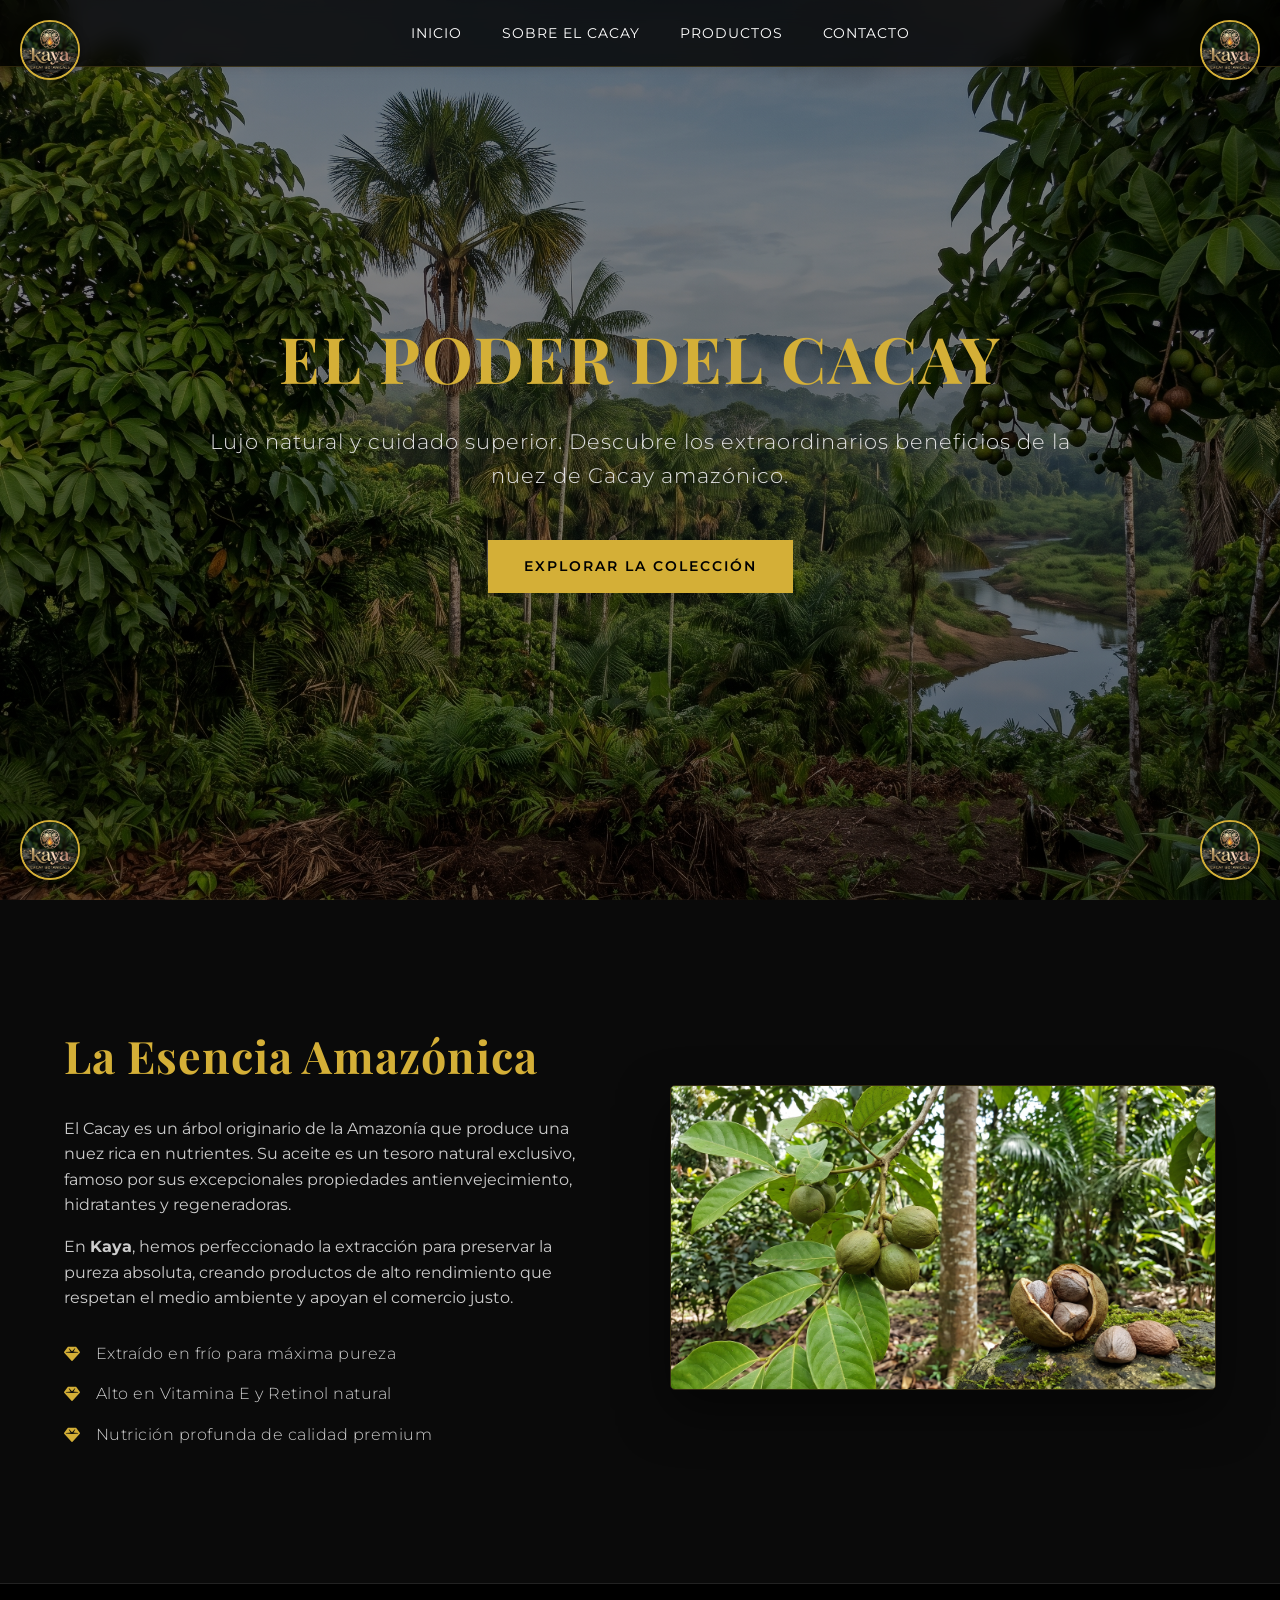
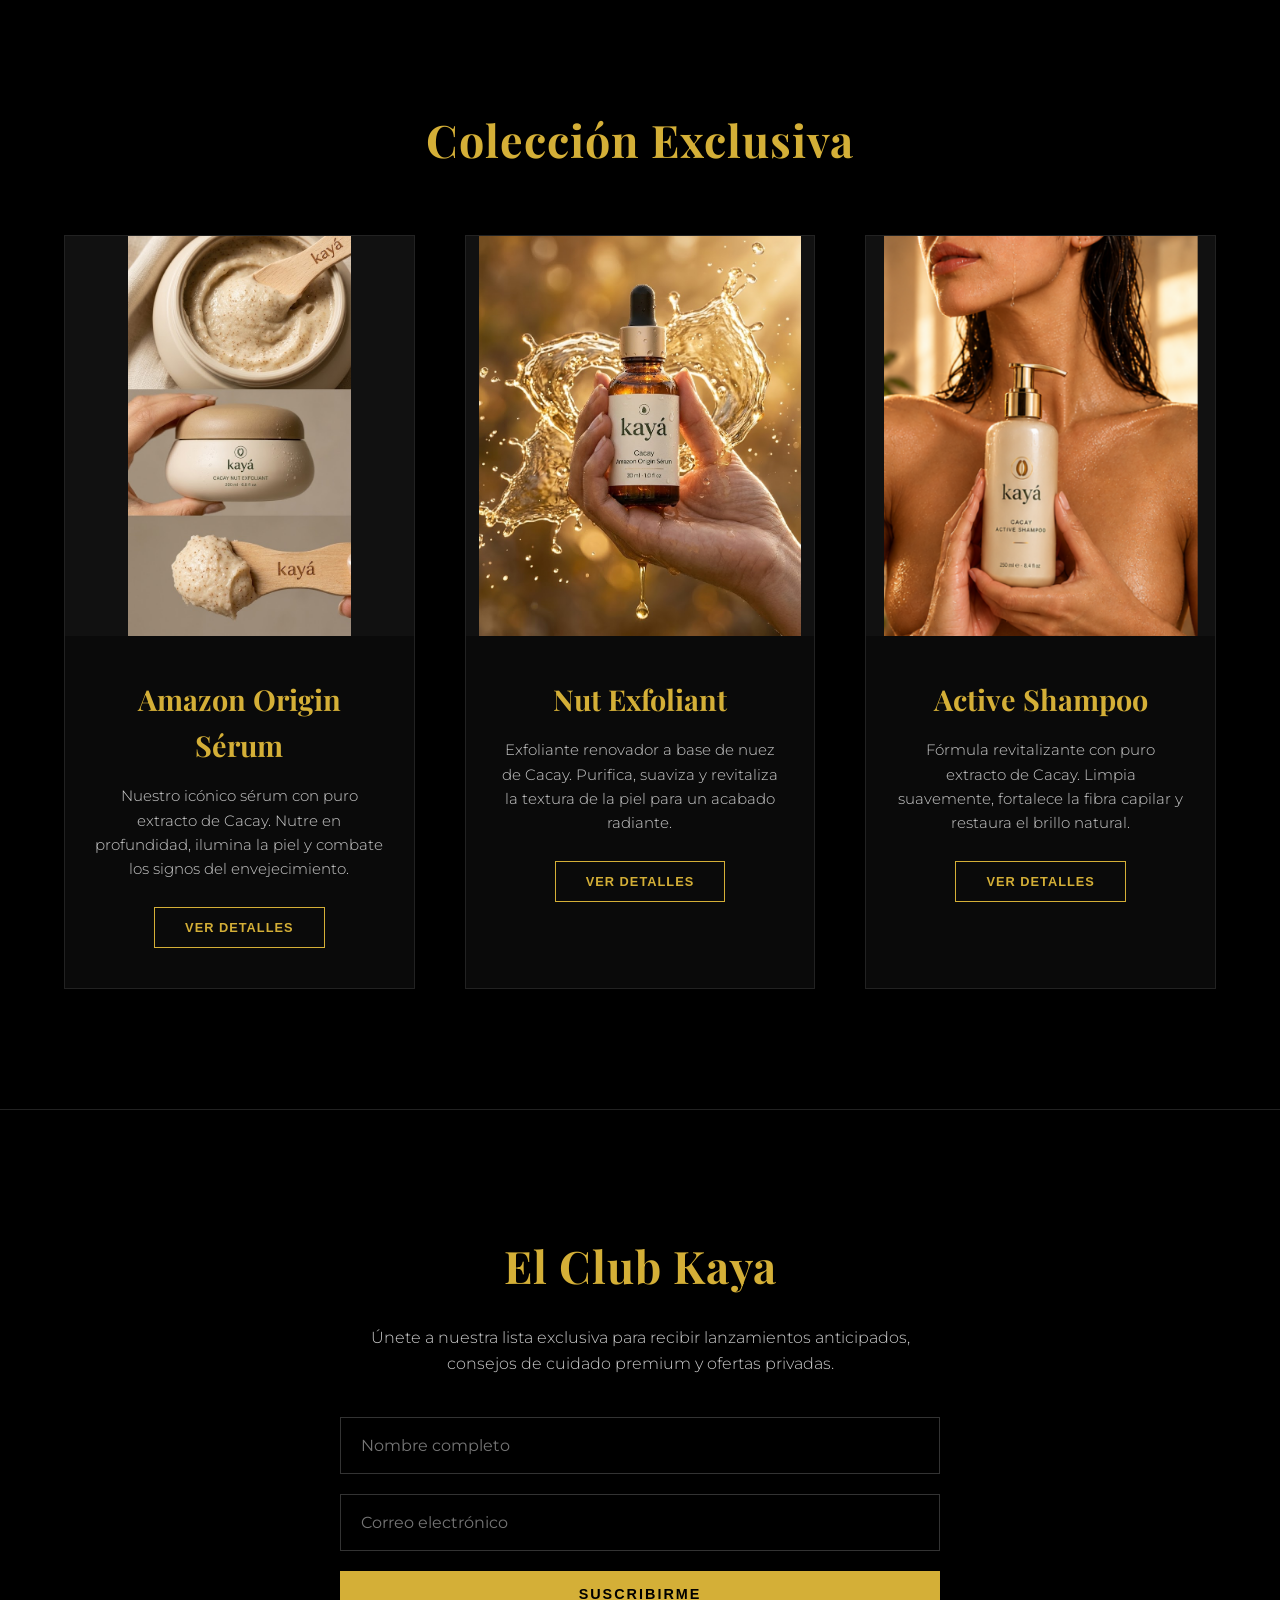
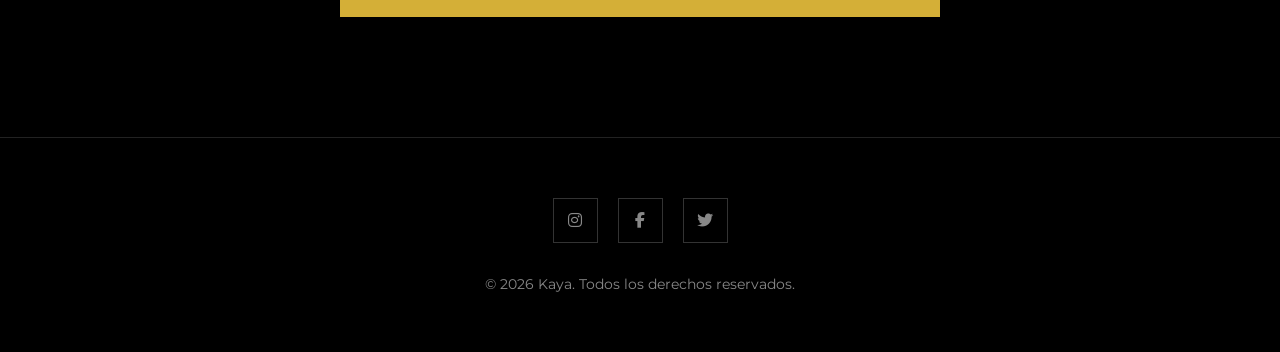
==== commit fcfb051c: "Update Kaya website styling, products, hero image and logos * Display 3 products including model ima" ====
--- a/index.html
+++ b/index.html
@@ -1,4 +1,4 @@
-<!DOCTYPE html>
+<!doctype html>
 <html lang="es">
   <head>
     <meta charset="UTF-8" />
@@ -17,8 +17,12 @@
     />
   </head>
   <body>
+    <img src="logo.png" class="corner-logo top-left" alt="Kaya Logo" />
+    <img src="logo.png" class="corner-logo top-right" alt="Kaya Logo" />
+    <img src="logo.png" class="corner-logo bottom-left" alt="Kaya Logo" />
+    <img src="logo.png" class="corner-logo bottom-right" alt="Kaya Logo" />
+
     <header class="navbar">
-      <div class="logo">KAYA</div>
       <nav>
         <ul class="nav-links">
           <li><a href="#home">Inicio</a></li>
@@ -73,7 +77,7 @@
           </ul>
         </div>
         <div class="about-image slide-in-right">
-          <img src="cacao-tree.jpg" alt="Cacay natural" />
+          <img src="plant.jpg" alt="Cacay natural" />
         </div>
       </div>
     </section>
@@ -83,4 +87,113 @@
       <div class="product-grid">
         <div class="product-card fade-up" tabindex="0">
           <div class="product-image">
-            <img src="product1.jpg" alt="Cacay Amazon
+            <img src="product1.jpg" alt="Cacay Amazon Origin Sérum" />
+            <div class="product-details-overlay">
+              <div class="details-content">
+                <h4>Beneficios:</h4>
+                <ul>
+                  <li>Nutrición profunda inmediata</li>
+                  <li>Iluminación natural de la piel</li>
+                  <li>Potente acción antienvejecimiento</li>
+                </ul>
+                <h4>Modo de uso:</h4>
+                <p>Aplicar 2-3 gotas en el rostro limpio de día o de noche, masajeando suavemente.</p>
+                <button class="btn-close-details"><i class="fas fa-times"></i> Volver</button>
+              </div>
+            </div>
+          </div>
+          <div class="product-info">
+            <h3>Amazon Origin Sérum</h3>
+            <p>
+              Nuestro icónico sérum con puro extracto de Cacay. Nutre en
+              profundidad, ilumina la piel y combate los signos del envejecimiento.
+            </p>
+            <button class="btn-secondary btn-more-info">Ver Detalles</button>
+          </div>
+        </div>
+
+        <div class="product-card fade-up delay-1" tabindex="0">
+          <div class="product-image">
+            <img src="product2.jpg" alt="Cacay Nut Exfoliant" />
+            <div class="product-details-overlay">
+              <div class="details-content">
+                <h4>Beneficios:</h4>
+                <ul>
+                  <li>Purifica y limpia los poros</li>
+                  <li>Suaviza la textura de la piel</li>
+                  <li>Revitaliza el tono natural</li>
+                </ul>
+                <h4>Modo de uso:</h4>
+                <p>Masajear suavemente sobre la piel húmeda 1-2 veces por semana y enjuagar.</p>
+                <button class="btn-close-details"><i class="fas fa-times"></i> Volver</button>
+              </div>
+            </div>
+          </div>
+          <div class="product-info">
+            <h3>Nut Exfoliant</h3>
+            <p>
+              Exfoliante renovador a base de nuez de Cacay. Purifica, suaviza
+              y revitaliza la textura de la piel para un acabado radiante.
+            </p>
+            <button class="btn-secondary btn-more-info">Ver Detalles</button>
+          </div>
+        </div>
+
+        <div class="product-card fade-up delay-2" tabindex="0">
+          <div class="product-image">
+            <img src="reference1.png" alt="Cacay Active Shampoo" />
+            <div class="product-details-overlay">
+              <div class="details-content">
+                <h4>Beneficios:</h4>
+                <ul>
+                  <li>Limpia sin resecar</li>
+                  <li>Fortalece la fibra capilar</li>
+                  <li>Restaura el brillo y suavidad</li>
+                </ul>
+                <h4>Modo de uso:</h4>
+                <p>Aplicar sobre el cabello húmedo, masajear el cuero cabelludo y enjuagar con abundante agua.</p>
+                <button class="btn-close-details"><i class="fas fa-times"></i> Volver</button>
+              </div>
+            </div>
+          </div>
+          <div class="product-info">
+            <h3>Active Shampoo</h3>
+            <p>
+              Fórmula revitalizante con puro extracto de Cacay. Limpia
+              suavemente, fortalece la fibra capilar y restaura el brillo natural.
+            </p>
+            <button class="btn-secondary btn-more-info">Ver Detalles</button>
+          </div>
+        </div>
+      </div>
+    </section>
+
+    <section id="contact" class="contact bottom-bg-section">
+      <div class="contact-container fade-in">
+        <h2>El Club Kaya</h2>
+        <p>
+          Únete a nuestra lista exclusiva para recibir lanzamientos anticipados,
+          consejos de cuidado premium y ofertas privadas.
+        </p>
+        <form id="contact-form">
+          <input type="text" placeholder="Nombre completo" required />
+          <input type="email" placeholder="Correo electrónico" required />
+          <button type="submit" class="btn">Suscribirme</button>
+        </form>
+      </div>
+    </section>
+
+    <footer>
+      <div class="footer-content">
+        <div class="social-links">
+          <a href="#"><i class="fab fa-instagram"></i></a>
+          <a href="#"><i class="fab fa-facebook-f"></i></a>
+          <a href="#"><i class="fab fa-twitter"></i></a>
+        </div>
+        <p>&copy; <span id="current-year">2023</span> Kaya. Todos los derechos reservados.</p>
+      </div>
+    </footer>
+
+    <script src="script.js"></script>
+  </body>
+</html>
--- a/style.css
+++ b/style.css
@@ -1,92 +1,220 @@
 :root {
-  --primary-color: #c5a059;
-  --primary-light: #dfc288;
-  --secondary-color: #2b4c3f;
-  --dark-bg: #0d1310;
-  --card-bg: #141c18;
-  --text-color: #f3f4f6;
-  --text-muted: #9ca3af;
-  --white: #ffffff;
+  --primary-color: #d4af37; /* Dorado metálico */
+  --secondary-color: #b08d28; /* Dorado más oscuro */
+  --text-color: #ffffff; /* Texto blanco para modo oscuro */
+  --text-color-dark: #333333; /* Texto oscuro */
+  --light-bg: #1a1a1a; /* Gris muy oscuro */
+  --white: #0a0a0a; /* Casi negro */
+  --dark-bg: #000000; /* Negro puro */
   --transition: all 0.3s ease;
-  --font-heading: 'Playfair Display', serif;
-  --font-body: 'Montserrat', sans-serif;
 }
 
 * {
-  box-sizing: border-box;
   margin: 0;
   padding: 0;
+  box-sizing: border-box;
+}
+
+html {
+  scroll-behavior: smooth;
 }
 
 body {
-  font-family: var(--font-body);
-  background-color: var(--dark-bg);
+  font-family: "Montserrat", sans-serif;
   color: var(--text-color);
   line-height: 1.6;
+  background-color: var(--dark-bg);
   overflow-x: hidden;
 }
 
-/* Navbar */
+h1, h2, h3, .logo, .footer-logo {
+  font-family: "Playfair Display", serif;
+}
+
+/* Logos de las esquinas */
+.corner-logo {
+  position: fixed;
+  width: 60px;
+  height: 60px;
+  border-radius: 50%;
+  object-fit: cover;
+  z-index: 2000;
+  box-shadow: 0 4px 10px rgba(0, 0, 0, 0.5);
+  border: 2px solid var(--primary-color);
+  transition: transform 0.3s ease;
+}
+
+.corner-logo:hover {
+  transform: scale(1.1) rotate(5deg);
+}
+
+.top-left {
+  top: 20px;
+  left: 20px;
+}
+
+.top-right {
+  top: 20px;
+  right: 20px;
+}
+
+.bottom-left {
+  bottom: 20px;
+  left: 20px;
+}
+
+.bottom-right {
+  bottom: 20px;
+  right: 20px;
+}
+
+/* Tipografía */
+h1 {
+  font-size: 4rem;
+  font-weight: 700;
+  margin-bottom: 1rem;
+  color: var(--primary-color);
+  text-transform: uppercase;
+  letter-spacing: 2px;
+}
+
+h2 {
+  font-size: 2.8rem;
+  color: var(--primary-color);
+  margin-bottom: 1.5rem;
+  text-align: center;
+  letter-spacing: 1px;
+}
+
+h3 {
+  font-size: 1.8rem;
+  margin-bottom: 1rem;
+  color: var(--primary-color);
+}
+
+p {
+  margin-bottom: 1rem;
+  color: #cccccc;
+}
+
+/* Botones */
+.btn {
+  display: inline-block;
+  padding: 14px 35px;
+  background-color: var(--primary-color);
+  color: var(--dark-bg);
+  text-decoration: none;
+  font-weight: 600;
+  border-radius: 0;
+  border: 1px solid var(--primary-color);
+  cursor: pointer;
+  transition: var(--transition);
+  text-transform: uppercase;
+  letter-spacing: 2px;
+  font-size: 0.9rem;
+}
+
+.btn:hover {
+  background-color: transparent;
+  color: var(--primary-color);
+  box-shadow: 0 0 15px rgba(212, 175, 55, 0.4);
+}
+
+.btn-secondary {
+  display: inline-block;
+  padding: 12px 30px;
+  background-color: transparent;
+  color: var(--primary-color);
+  border: 1px solid var(--primary-color);
+  text-decoration: none;
+  font-weight: 600;
+  border-radius: 0;
+  cursor: pointer;
+  transition: var(--transition);
+  text-transform: uppercase;
+  letter-spacing: 1px;
+  font-size: 0.8rem;
+}
+
+.btn-secondary:hover {
+  background-color: var(--primary-color);
+  color: var(--dark-bg);
+}
+
+/* Navegación */
 .navbar {
   position: fixed;
   top: 0;
   left: 0;
   width: 100%;
   display: flex;
-  justify-content: space-between;
-  align-items: center;
-  padding: 20px 50px;
-  background: transparent;
-  transition: var(--transition);
-  z-index: 100;
-}
-
-.navbar.scrolled {
-  background: rgba(13, 19, 16, 0.95);
-  box-shadow: 0 4px 20px rgba(0, 0, 0, 0.5);
-  padding: 15px 50px;
-  backdrop-filter: blur(8px);
-}
-
-.navbar .logo {
-  font-family: var(--font-heading);
-  font-size: 1.8rem;
-  letter-spacing: 3px;
-  font-weight: 700;
-  color: var(--primary-color);
+  justify-content: center;
+  align-items: center;
+  padding: 20px 5%;
+  background-color: rgba(0, 0, 0, 0.8);
+  backdrop-filter: blur(10px);
+  border-bottom: 1px solid rgba(212, 175, 55, 0.2);
+  z-index: 1000;
+  transition: var(--transition);
+}
+
+.navbar.hidden {
+  transform: translateY(-100%);
 }
 
 .nav-links {
+  display: flex;
   list-style: none;
-  display: flex;
-  gap: 30px;
+}
+
+.nav-links li {
+  margin-left: 40px;
 }
 
 .nav-links a {
   text-decoration: none;
   color: var(--text-color);
-  font-size: 0.95rem;
   font-weight: 400;
   letter-spacing: 1px;
   transition: var(--transition);
+  position: relative;
+  text-transform: uppercase;
+  font-size: 0.9rem;
+}
+
+.nav-links a::after {
+  content: "";
+  position: absolute;
+  bottom: -8px;
+  left: 0;
+  width: 0;
+  height: 1px;
+  background-color: var(--primary-color);
+  transition: var(--transition);
 }
 
 .nav-links a:hover {
   color: var(--primary-color);
+}
+
+.nav-links a:hover::after {
+  width: 100%;
 }
 
 .menu-toggle {
   display: none;
-  color: var(--white);
   font-size: 1.5rem;
+  color: var(--primary-color);
   cursor: pointer;
 }
 
-/* Hero Section */
+/* Sección Hero con Parallax */
 .hero {
   height: 100vh;
-  background: linear-gradient(rgba(13, 19, 16, 0.65), rgba(13, 19, 16, 0.85)),
-              url('hero-bg.png') center/cover no-repeat;
+  background:
+    linear-gradient(rgba(0, 0, 0, 0.5), rgba(0, 0, 0, 0.5)),
+    url("hero-new.jpg") no-repeat center center/cover;
+  background-attachment: fixed;
   display: flex;
   align-items: center;
   justify-content: center;
@@ -95,77 +223,30 @@
 }
 
 .hero-content {
-  max-width: 800px;
-}
-
-.hero h1 {
-  font-family: var(--font-heading);
-  font-size: 3.5rem;
-  color: var(--primary-color);
-  margin-bottom: 20px;
-  letter-spacing: 2px;
-}
-
-.hero p {
-  font-size: 1.2rem;
-  color: var(--text-muted);
-  margin-bottom: 35px;
-  line-height: 1.8;
-}
-
-/* Botones */
-.btn {
-  display: inline-block;
-  padding: 14px 32px;
-  background: var(--primary-color);
-  color: var(--dark-bg);
-  text-decoration: none;
-  font-weight: 600;
-  letter-spacing: 1.5px;
-  text-transform: uppercase;
-  font-size: 0.85rem;
-  border-radius: 4px;
-  border: none;
-  cursor: pointer;
-  transition: var(--transition);
-}
-
-.btn:hover {
-  background: var(--primary-light);
-  transform: translateY(-2px);
-  box-shadow: 0 5px 15px rgba(197, 160, 89, 0.3);
-}
-
-.btn-secondary {
-  background: transparent;
-  border: 1px solid var(--primary-color);
-  color: var(--primary-color);
-  padding: 10px 20px;
-  font-family: var(--font-body);
-  font-size: 0.85rem;
-  text-transform: uppercase;
+  max-width: 900px;
+}
+
+.hero-content p {
+  font-size: 1.3rem;
+  margin-bottom: 3rem;
+  color: #e0e0e0;
+  font-weight: 300;
   letter-spacing: 1px;
-  cursor: pointer;
-  transition: var(--transition);
-  border-radius: 4px;
-}
-
-.btn-secondary:hover {
-  background: var(--primary-color);
-  color: var(--dark-bg);
-}
-
-/* About Section */
+}
+
+/* Sección Sobre el Cacay */
 .about {
-  padding: 100px 50px;
-  background-color: var(--card-bg);
+  padding: 120px 5%;
+  background-color: var(--white);
+  border-bottom: 1px solid #222;
 }
 
 .about-container {
+  display: flex;
+  align-items: center;
+  justify-content: space-between;
   max-width: 1200px;
   margin: 0 auto;
-  display: flex;
-  align-items: center;
   gap: 60px;
 }
 
@@ -174,33 +255,26 @@
 }
 
 .about-text h2 {
-  font-family: var(--font-heading);
-  font-size: 2.5rem;
-  color: var(--primary-color);
-  margin-bottom: 25px;
-}
-
-.about-text p {
-  color: var(--text-muted);
-  margin-bottom: 20px;
-  font-size: 1rem;
+  text-align: left;
 }
 
 .about-text ul {
   list-style: none;
-  margin-top: 25px;
-}
-
-.about-text ul li {
-  margin-bottom: 12px;
-  display: flex;
-  align-items: center;
-  gap: 12px;
-  color: var(--text-color);
-}
-
-.about-text ul li i {
-  color: var(--primary-color);
+  margin-top: 30px;
+}
+
+.about-text li {
+  margin-bottom: 15px;
+  display: flex;
+  align-items: center;
+  color: #cccccc;
+  font-weight: 300;
+  letter-spacing: 0.5px;
+}
+
+.about-text i {
+  color: var(--primary-color);
+  margin-right: 15px;
 }
 
 .about-image {
@@ -209,60 +283,56 @@
 
 .about-image img {
   width: 100%;
-  max-height: 480px;
-  object-fit: cover;
-  border-radius: 8px;
-  box-shadow: 0 10px 30px rgba(0, 0, 0, 0.6);
-}
-
-/* Products Section */
+  border-radius: 5px;
+  box-shadow: 0 20px 50px rgba(0, 0, 0, 0.5);
+  border: 1px solid rgba(212, 175, 55, 0.2);
+}
+
+/* Sección Productos */
 .products {
-  padding: 100px 50px;
+  padding: 120px 5%;
+  background-color: var(--dark-bg);
+}
+
+.product-grid {
+  display: grid;
+  grid-template-columns: repeat(auto-fit, minmax(350px, 1fr));
+  gap: 50px;
   max-width: 1200px;
   margin: 0 auto;
+  margin-top: 60px;
+}
+
+.product-card {
+  background-color: var(--white);
+  padding: 0;
   text-align: center;
-}
-
-.products h2 {
-  font-family: var(--font-heading);
-  font-size: 2.5rem;
-  color: var(--primary-color);
-  margin-bottom: 50px;
-}
-
-.product-grid {
-  display: grid;
-  grid-template-columns: repeat(auto-fit, minmax(320px, 1fr));
-  gap: 40px;
-}
-
-.product-card {
-  background: var(--card-bg);
-  border: 1px solid rgba(197, 160, 89, 0.15);
-  border-radius: 8px;
+  transition: var(--transition);
+  border: 1px solid #222;
+  position: relative;
   overflow: hidden;
-  transition: var(--transition);
-  display: flex;
-  flex-direction: column;
 }
 
 .product-card:hover {
-  transform: translateY(-5px);
-  border-color: var(--primary-color);
-  box-shadow: 0 15px 30px rgba(0, 0, 0, 0.5);
+  transform: translateY(-10px);
+  box-shadow: 0 25px 50px rgba(212, 175, 55, 0.15);
+  border-color: rgba(212, 175, 55, 0.5);
 }
 
 .product-image {
-  position: relative;
-  height: 380px;
+  width: 100%;
+  height: 400px;
+  background-color: #111;
+  display: flex;
+  align-items: center;
+  justify-content: center;
   overflow: hidden;
-  background-color: #0b0f0d;
 }
 
 .product-image img {
   width: 100%;
   height: 100%;
-  object-fit: cover;
+  object-fit: contain;
   transition: transform 0.5s ease;
 }
 
@@ -277,8 +347,9 @@
   left: 0;
   width: 100%;
   height: 100%;
-  background-color: rgba(13, 19, 16, 0.94);
+  background-color: rgba(10, 10, 10, 0.95);
   color: var(--text-color);
+  box-sizing: border-box;
   display: flex;
   align-items: center;
   justify-content: center;
@@ -298,42 +369,48 @@
 
 .details-content h4 {
   color: var(--primary-color);
-  margin-bottom: 8px;
-  font-size: 1rem;
-  text-transform: uppercase;
-  letter-spacing: 1px;
+  margin-bottom: 10px;
+  font-size: 1.1rem;
 }
 
 .details-content ul {
   list-style: none;
-  margin-bottom: 15px;
+  margin-bottom: 20px;
 }
 
 .details-content ul li {
-  margin-bottom: 6px;
-  font-size: 0.85rem;
-  color: var(--text-muted);
+  margin-bottom: 5px;
+  font-size: 0.9rem;
+  display: flex;
+  align-items: center;
+}
+
+.details-content ul li::before {
+  content: "\f00c"; /* FontAwesome check */
+  font-family: "Font Awesome 6 Free";
+  font-weight: 900;
+  color: var(--primary-color);
+  margin-right: 10px;
+  font-size: 0.8rem;
 }
 
 .details-content p {
-  font-size: 0.85rem;
-  line-height: 1.5;
+  font-size: 0.9rem;
+  line-height: 1.4;
   margin-bottom: 20px;
-  color: var(--text-muted);
 }
 
 .btn-close-details {
   background: transparent;
   border: 1px solid var(--primary-color);
   color: var(--primary-color);
-  padding: 8px 16px;
+  padding: 8px 15px;
   cursor: pointer;
   transition: var(--transition);
-  font-family: var(--font-body);
+  font-family: "Montserrat", sans-serif;
   text-transform: uppercase;
-  font-size: 0.75rem;
+  font-size: 0.8rem;
   letter-spacing: 1px;
-  border-radius: 4px;
 }
 
 .btn-close-details:hover {
@@ -342,32 +419,28 @@
 }
 
 .product-info {
-  padding: 30px;
-  display: flex;
-  flex-direction: column;
-  flex-grow: 1;
-  justify-content: space-between;
-}
-
-.product-info h3 {
-  font-family: var(--font-heading);
-  font-size: 1.3rem;
-  color: var(--white);
-  margin-bottom: 12px;
+  padding: 40px 30px;
 }
 
 .product-info p {
-  color: var(--text-muted);
-  font-size: 0.9rem;
-  margin-bottom: 20px;
-  line-height: 1.6;
-}
-
-/* Contact Section */
+  font-weight: 300;
+  font-size: 0.95rem;
+  margin-bottom: 25px;
+}
+
+/* Sección Contacto */
 .contact {
-  padding: 100px 20px;
-  background-color: var(--card-bg);
+  padding: 120px 5%;
+  background-color: var(--light-bg);
+  border-top: 1px solid #222;
   text-align: center;
+}
+
+.bottom-bg-section {
+  background:
+    linear-gradient(rgba(0, 0, 0, 0.7), rgba(0, 0, 0, 0.9)),
+    url("hero-bg.png") no-repeat center center/cover;
+  background-attachment: fixed;
 }
 
 .contact-container {
@@ -375,104 +448,172 @@
   margin: 0 auto;
 }
 
-.contact h2 {
-  font-family: var(--font-heading);
-  font-size: 2.3rem;
-  color: var(--primary-color);
-  margin-bottom: 15px;
-}
-
 .contact p {
-  color: var(--text-muted);
-  margin-bottom: 30px;
+  margin-bottom: 40px;
+  font-weight: 300;
 }
 
 #contact-form {
   display: flex;
   flex-direction: column;
-  gap: 15px;
+  gap: 20px;
 }
 
 #contact-form input {
-  padding: 14px 20px;
-  background: var(--dark-bg);
-  border: 1px solid rgba(197, 160, 89, 0.2);
-  color: var(--white);
-  font-family: var(--font-body);
-  border-radius: 4px;
-  font-size: 0.95rem;
+  padding: 18px 20px;
+  background-color: var(--dark-bg);
+  border: 1px solid #333;
+  color: var(--text-color);
+  outline: none;
+  font-family: "Montserrat", sans-serif;
+  font-size: 1rem;
+  transition: var(--transition);
 }
 
 #contact-form input:focus {
-  outline: none;
   border-color: var(--primary-color);
 }
 
 /* Footer */
 footer {
-  padding: 40px 20px;
-  background: var(--dark-bg);
+  background-color: var(--dark-bg);
+  border-top: 1px solid #222;
+  padding: 60px 5% 40px;
   text-align: center;
-  border-top: 1px solid rgba(255, 255, 255, 0.05);
-}
-
-.footer-logo {
-  font-family: var(--font-heading);
-  font-size: 1.5rem;
-  color: var(--primary-color);
-  letter-spacing: 2px;
-  margin-bottom: 15px;
+}
+
+.footer-content {
+  max-width: 1200px;
+  margin: 0 auto;
+  display: flex;
+  flex-direction: column;
+  align-items: center;
+  gap: 30px;
+}
+
+.footer-content p {
+  color: #888;
+  font-size: 0.9rem;
 }
 
 .social-links {
   display: flex;
+  gap: 20px;
+}
+
+.social-links a {
+  display: flex;
+  align-items: center;
   justify-content: center;
-  gap: 20px;
-  margin-bottom: 20px;
-}
-
-.social-links a {
-  color: var(--text-muted);
-  font-size: 1.2rem;
+  width: 45px;
+  height: 45px;
+  background-color: transparent;
+  border: 1px solid #333;
+  color: #888;
+  border-radius: 0;
+  text-decoration: none;
   transition: var(--transition);
 }
 
 .social-links a:hover {
-  color: var(--primary-color);
-}
-
-footer p {
-  color: var(--text-muted);
-  font-size: 0.85rem;
+  border-color: var(--primary-color);
+  color: var(--primary-color);
+  transform: translateY(-5px);
+}
+
+/* Animaciones */
+.fade-in {
+  opacity: 0;
+  transform: translateY(30px);
+  transition: opacity 1s ease, transform 1s ease;
+}
+
+.fade-in.visible {
+  opacity: 1;
+  transform: translateY(0);
+}
+
+.slide-in-left {
+  opacity: 0;
+  transform: translateX(-50px);
+  transition: opacity 1s ease, transform 1s ease;
+}
+
+.slide-in-left.visible {
+  opacity: 1;
+  transform: translateX(0);
+}
+
+.slide-in-right {
+  opacity: 0;
+  transform: translateX(50px);
+  transition: opacity 1s ease, transform 1s ease;
+}
+
+.slide-in-right.visible {
+  opacity: 1;
+  transform: translateX(0);
+}
+
+.fade-up {
+  opacity: 0;
+  transform: translateY(50px);
+  transition: opacity 0.8s ease, transform 0.8s ease;
+}
+
+.fade-up.visible {
+  opacity: 1;
+  transform: translateY(0);
+}
+
+.delay-1 {
+  transition-delay: 0.2s;
+}
+
+.delay-2 {
+  transition-delay: 0.4s;
 }
 
 /* Responsive */
 @media (max-width: 768px) {
-  .navbar {
-    padding: 20px;
-  }
   .menu-toggle {
     display: block;
   }
+
   .nav-links {
-    position: absolute;
-    top: 70px;
-    right: -100%;
-    width: 250px;
-    height: calc(100vh - 70px);
-    background: var(--dark-bg);
+    position: fixed;
+    top: 79px;
+    left: -100%;
+    width: 100%;
+    height: calc(100vh - 79px);
+    background-color: var(--dark-bg);
     flex-direction: column;
-    padding: 40px 20px;
+    align-items: center;
+    justify-content: center;
     transition: var(--transition);
   }
+
   .nav-links.active {
-    right: 0;
-  }
+    left: 0;
+  }
+
+  .nav-links li {
+    margin: 25px 0;
+  }
+
+  h1 {
+    font-size: 2.8rem;
+  }
+
+  h2 {
+    font-size: 2.2rem;
+  }
+
   .about-container {
     flex-direction: column;
-    gap: 40px;
-  }
-  .hero h1 {
-    font-size: 2.4rem;
-  }
-}+  }
+
+  .about-image {
+    width: 100%;
+  }
+}
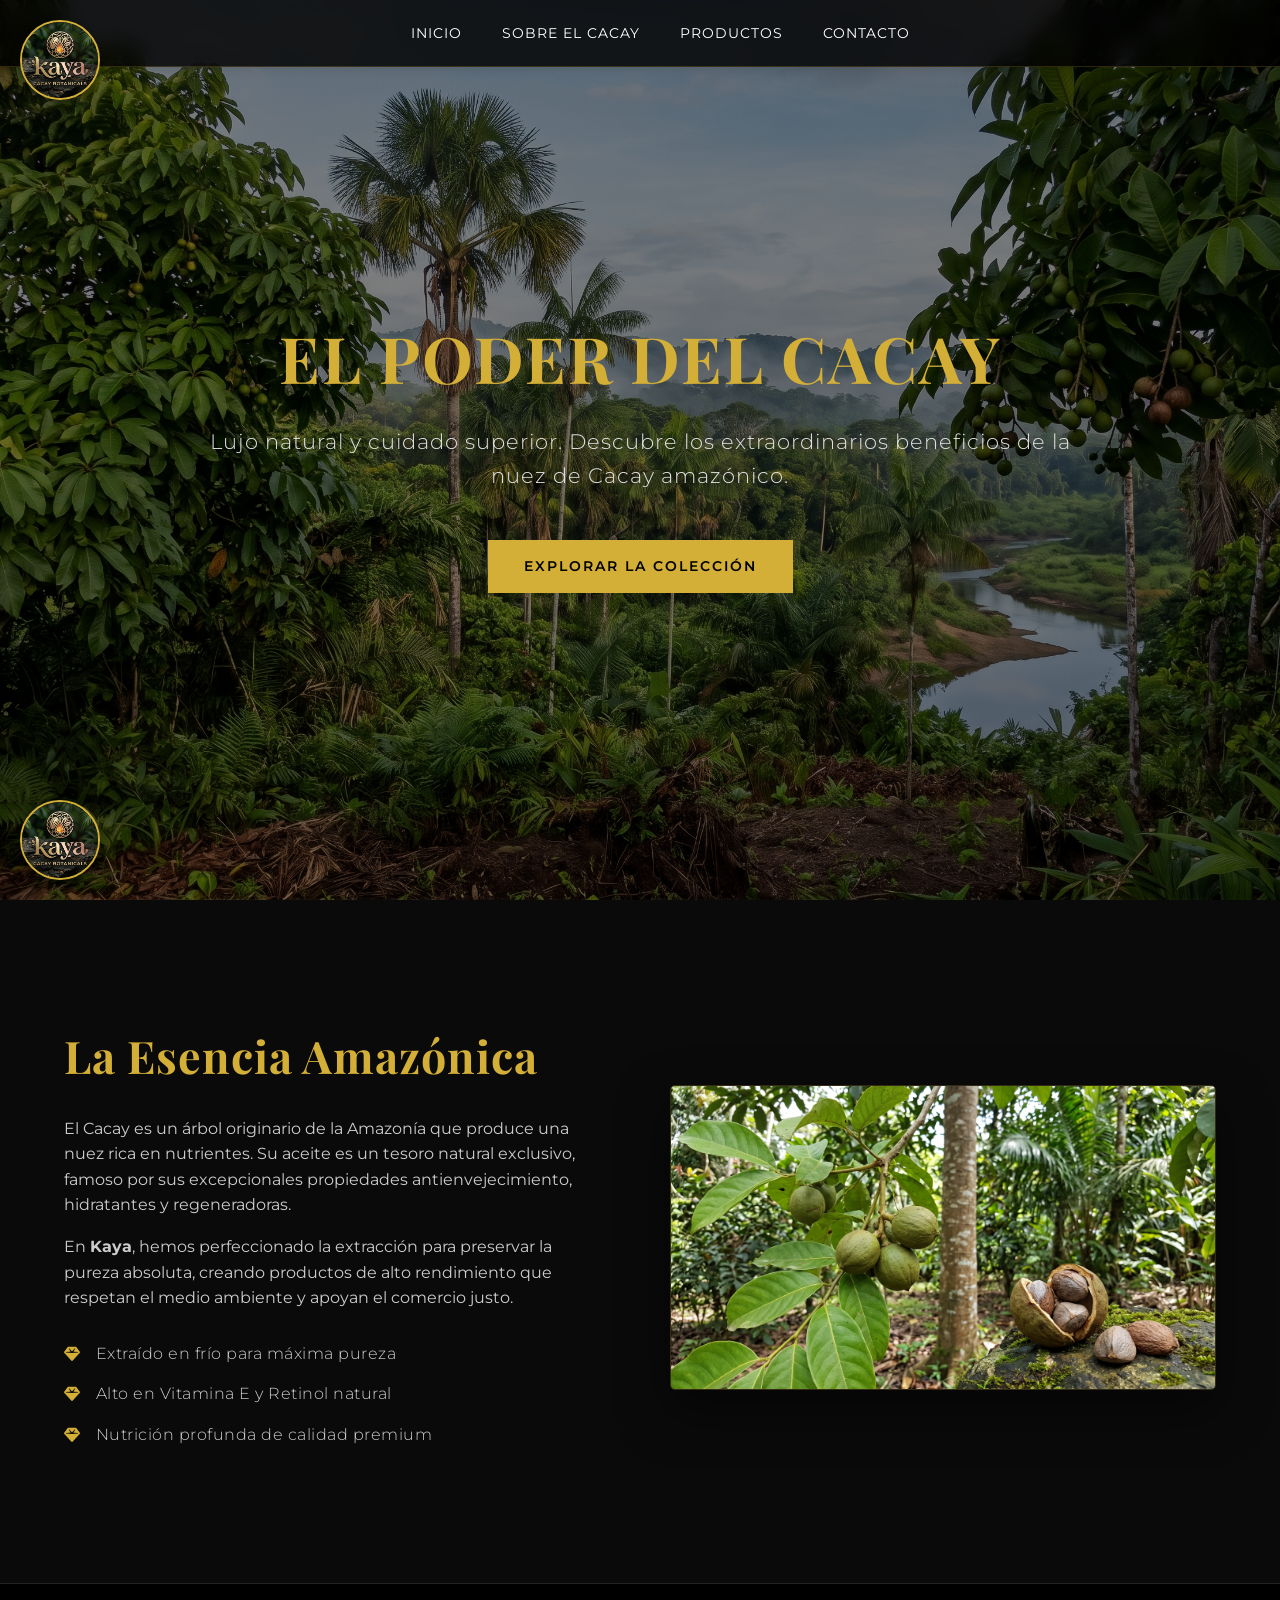
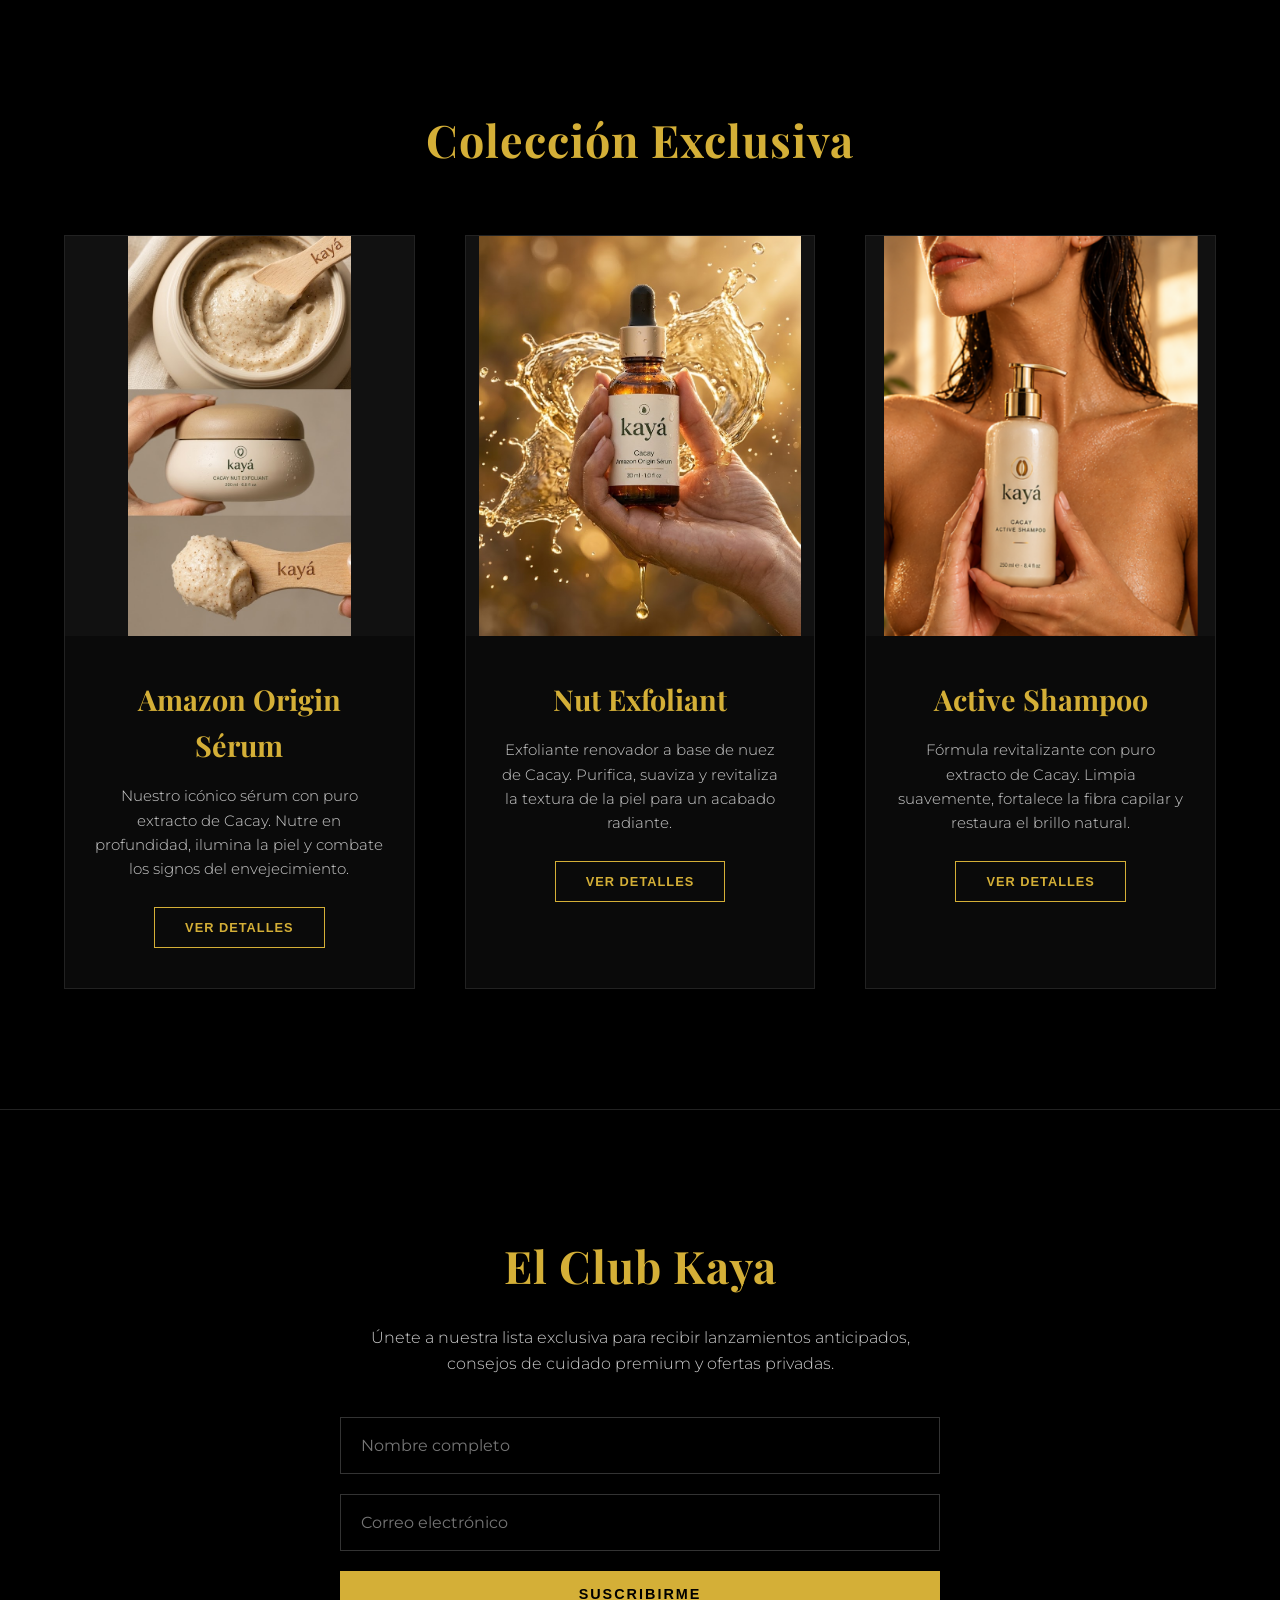
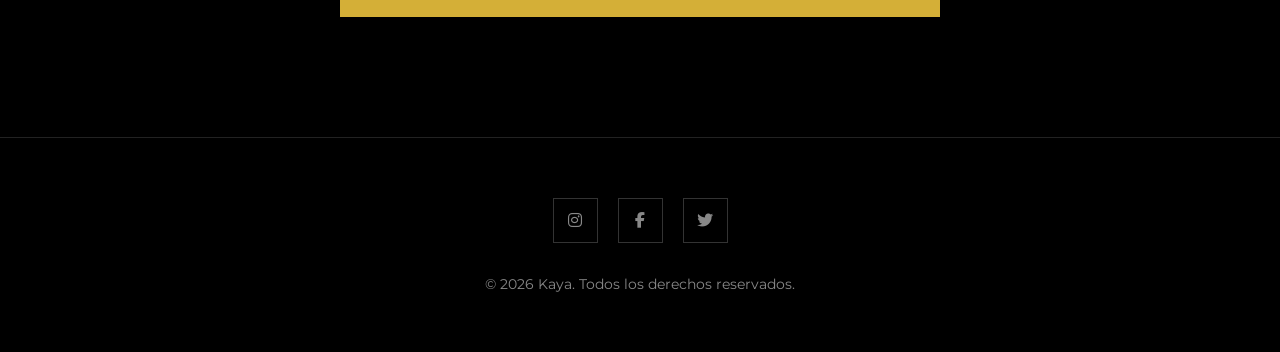
==== commit 567c46dd: "Update corner logos on landing page Remove right-side corner logos and increase the size of the rema" ====
--- a/index.html
+++ b/index.html
@@ -18,9 +18,7 @@
   </head>
   <body>
     <img src="logo.png" class="corner-logo top-left" alt="Kaya Logo" />
-    <img src="logo.png" class="corner-logo top-right" alt="Kaya Logo" />
     <img src="logo.png" class="corner-logo bottom-left" alt="Kaya Logo" />
-    <img src="logo.png" class="corner-logo bottom-right" alt="Kaya Logo" />
 
     <header class="navbar">
       <nav>
--- a/style.css
+++ b/style.css
@@ -34,8 +34,8 @@
 /* Logos de las esquinas */
 .corner-logo {
   position: fixed;
-  width: 60px;
-  height: 60px;
+  width: 80px;
+  height: 80px;
   border-radius: 50%;
   object-fit: cover;
   z-index: 2000;
@@ -53,19 +53,9 @@
   left: 20px;
 }
 
-.top-right {
-  top: 20px;
-  right: 20px;
-}
-
 .bottom-left {
   bottom: 20px;
   left: 20px;
-}
-
-.bottom-right {
-  bottom: 20px;
-  right: 20px;
 }
 
 /* Tipografía */
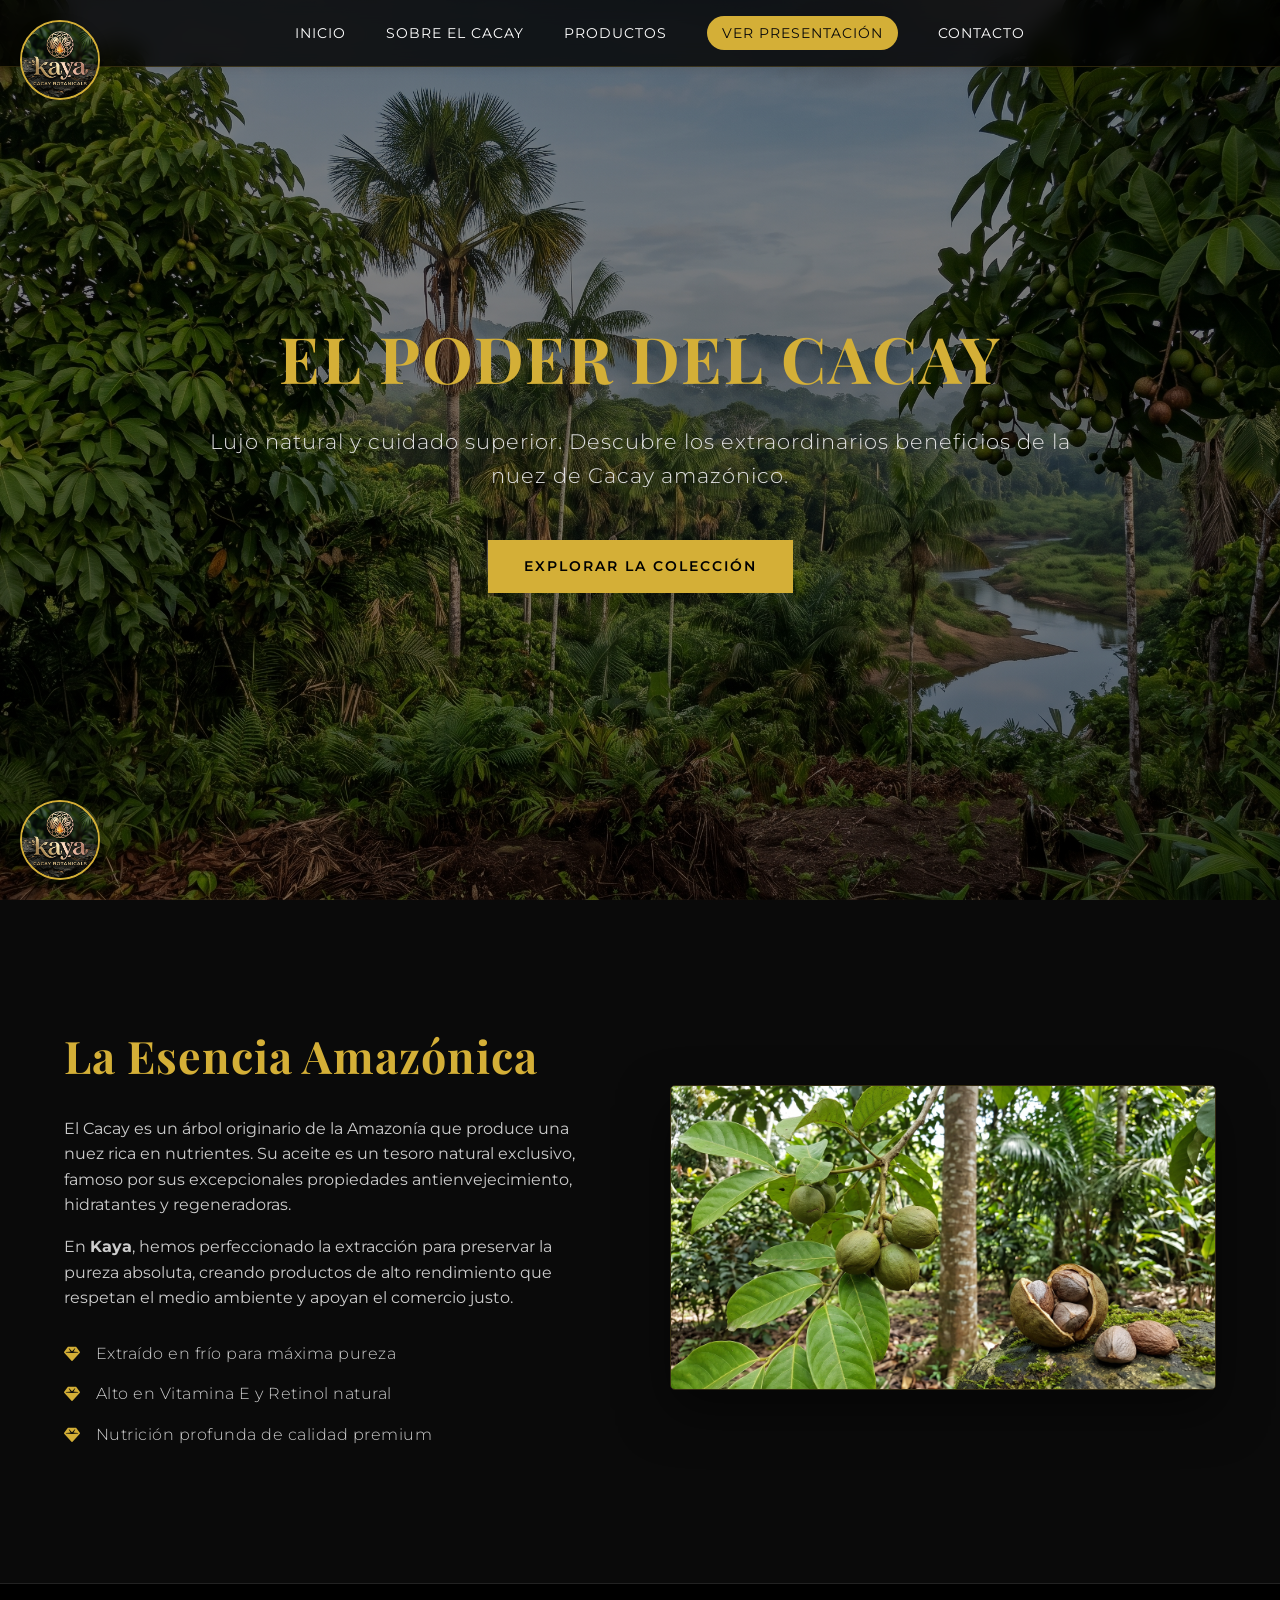
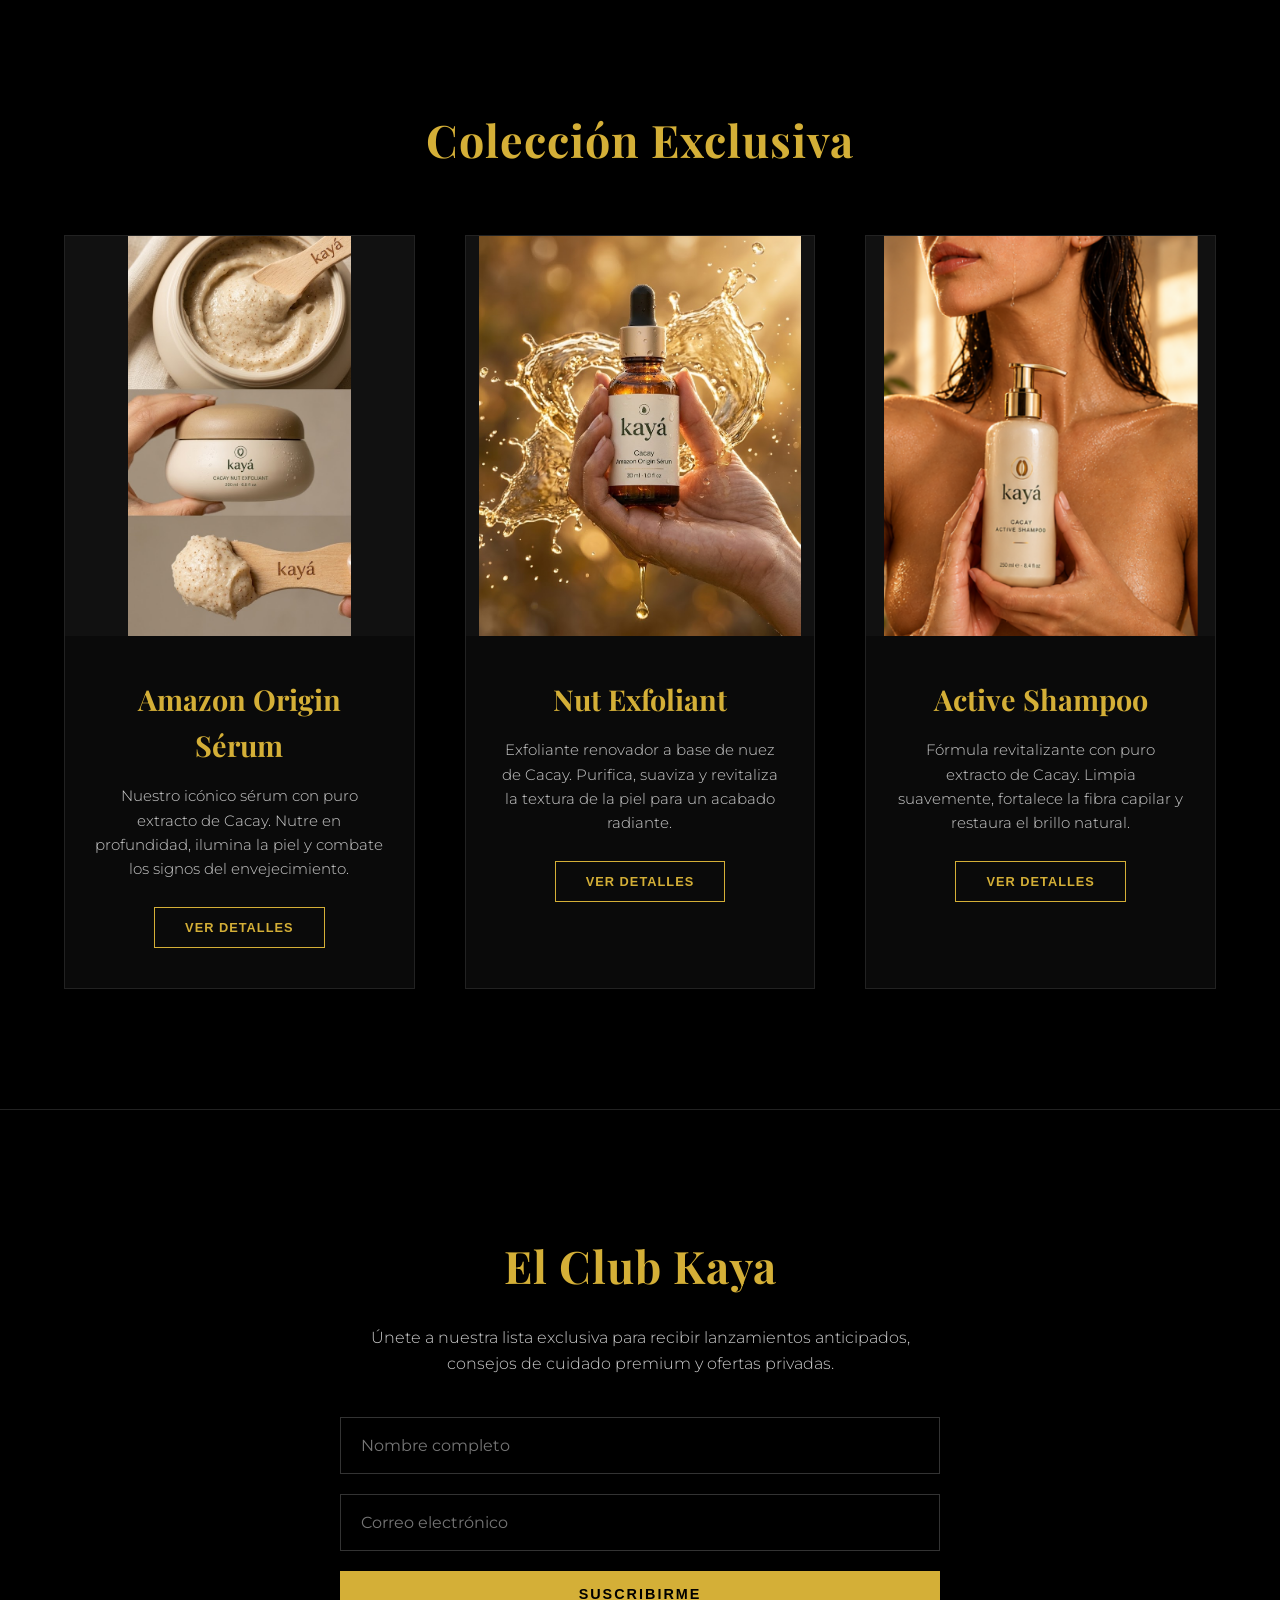
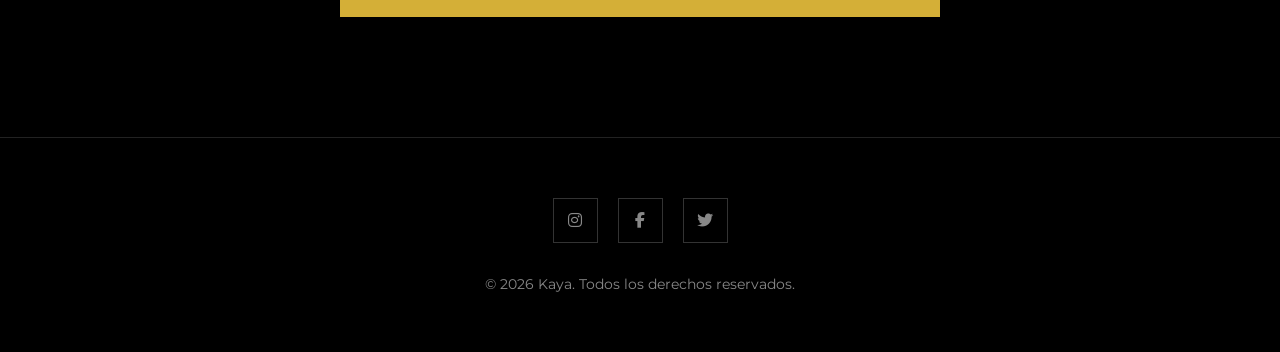
==== commit 55a39b78: "Add presentation page and update corner logos - Removes right-side corner logos and increases the si" ====
--- a/index.html
+++ b/index.html
@@ -26,6 +26,7 @@
           <li><a href="#home">Inicio</a></li>
           <li><a href="#about">Sobre el Cacay</a></li>
           <li><a href="#products">Productos</a></li>
+          <li><a href="presentacion.html" class="nav-btn">Ver Presentación</a></li>
           <li><a href="#contact">Contacto</a></li>
         </ul>
       </nav>
--- a/style.css
+++ b/style.css
@@ -607,3 +607,17 @@
     width: 100%;
   }
 }
+
+/* Botón de navegación */
+.nav-btn {
+  background-color: var(--primary-color);
+  color: var(--white) !important;
+  padding: 8px 15px !important;
+  border-radius: 20px;
+  transition: all 0.3s ease;
+}
+
+.nav-btn:hover {
+  background-color: var(--secondary-color);
+  transform: translateY(-2px);
+}
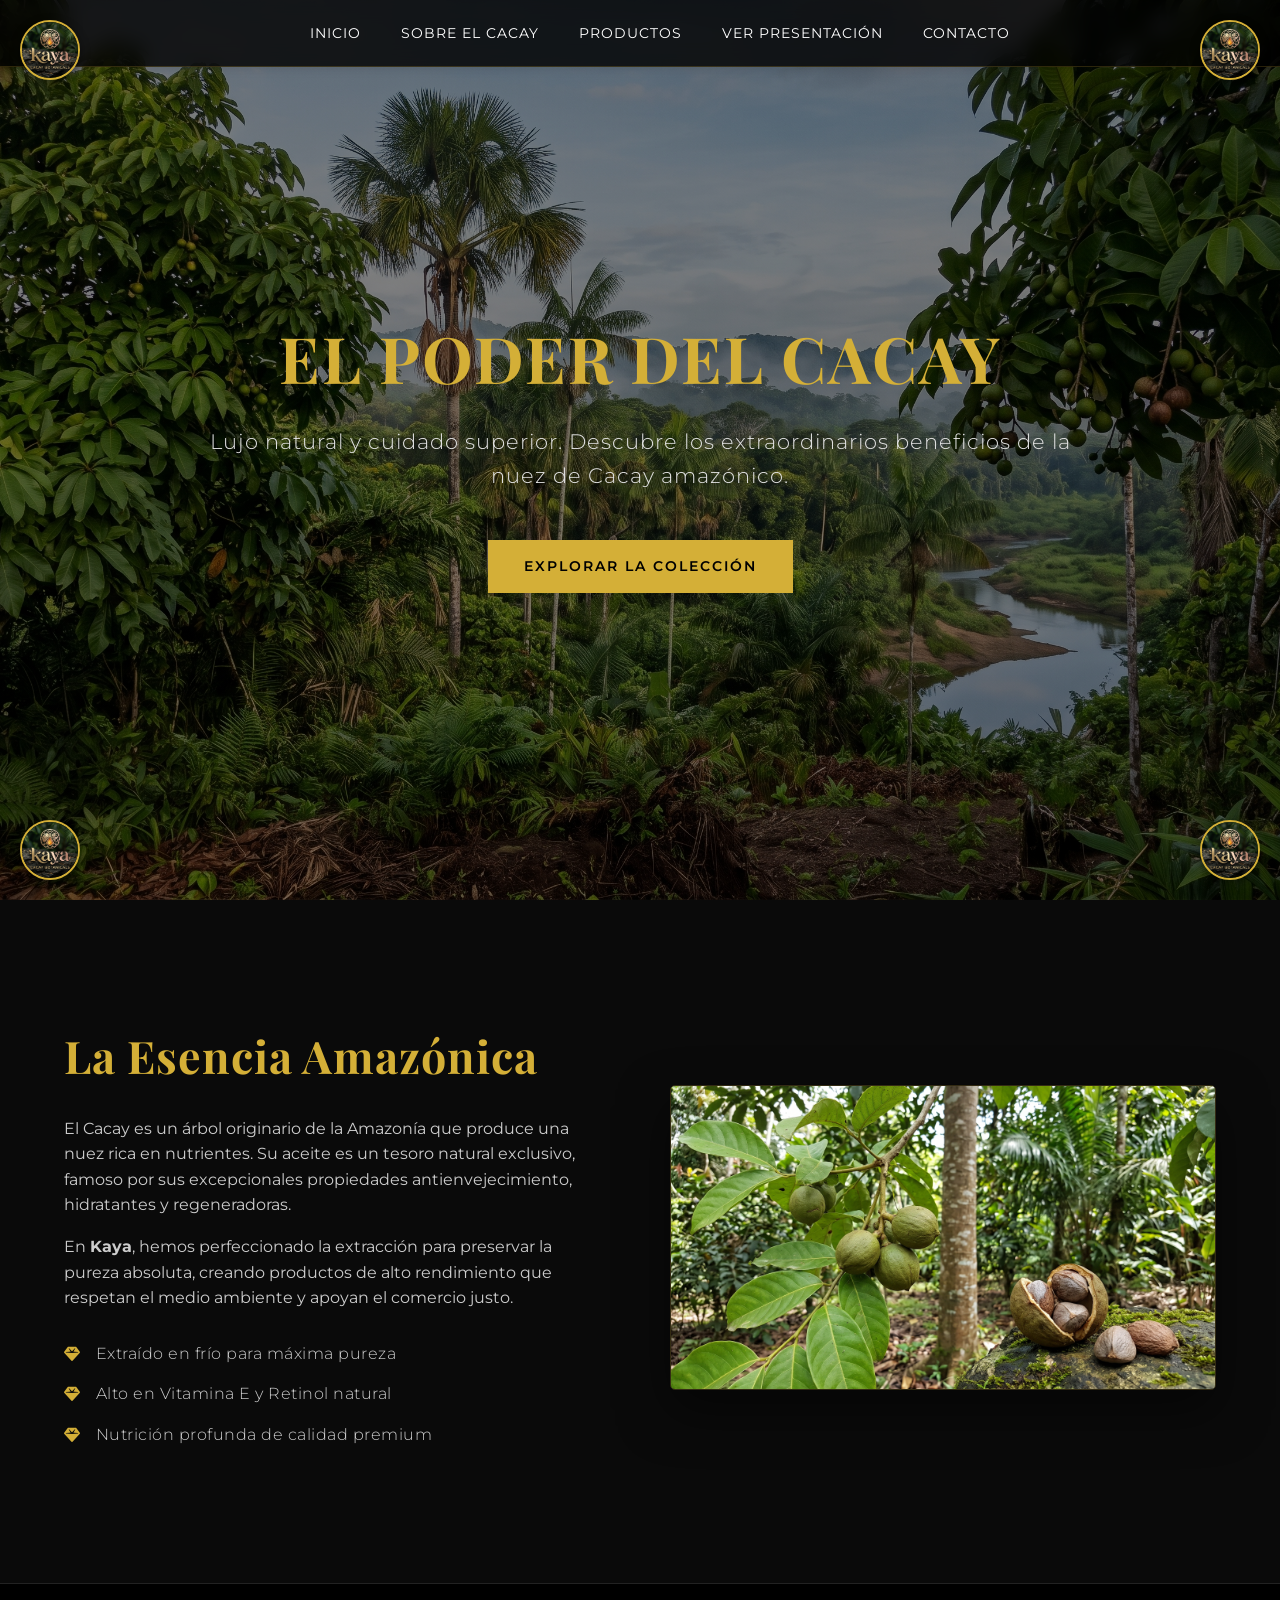
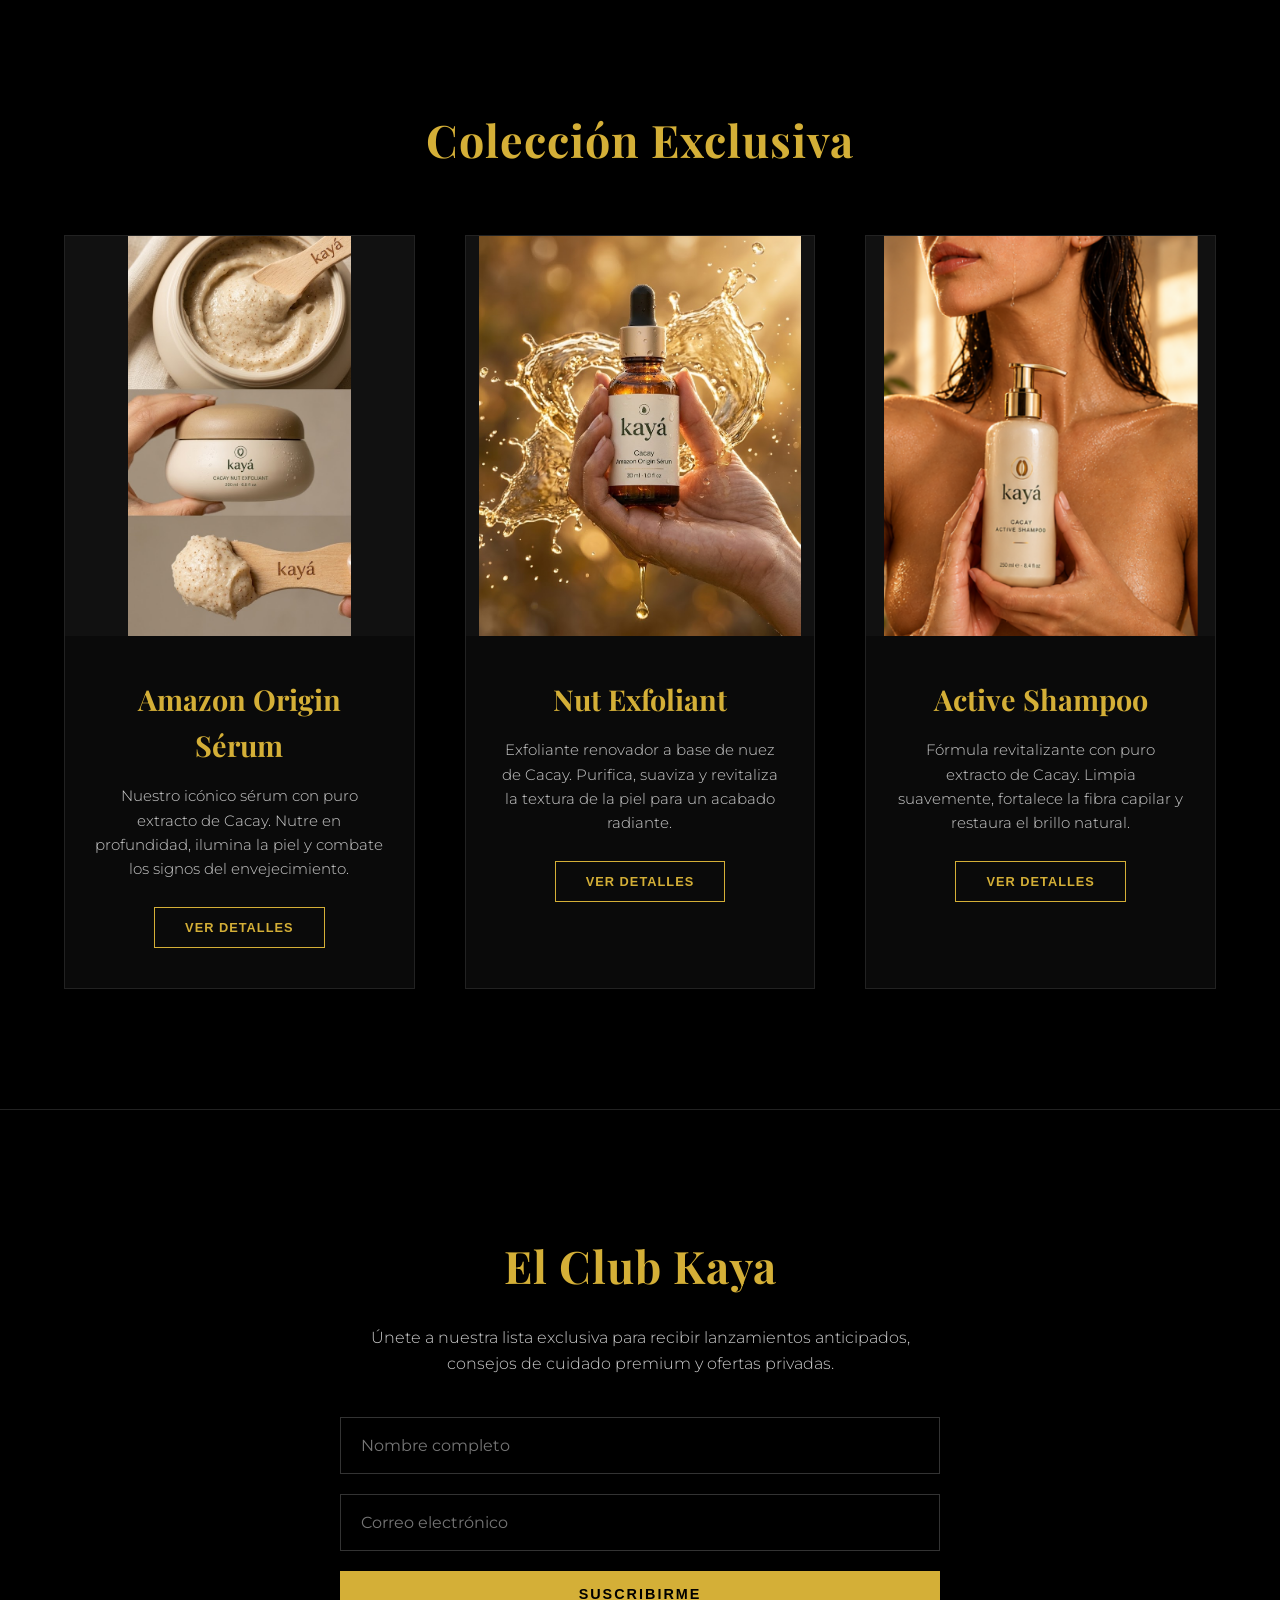
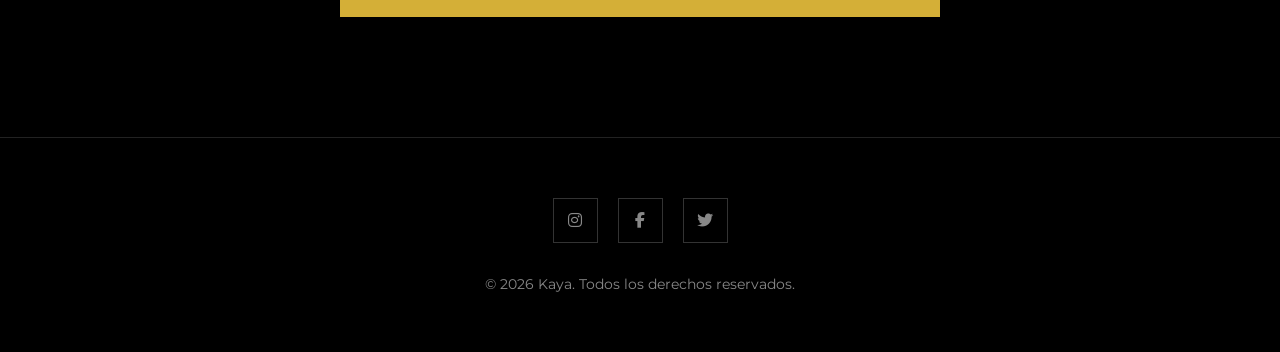
==== commit 80625a19: "Redesign presentation page with premium HTML tables Redesigned the `presentacion.html` page to serve" ====
--- a/index.html
+++ b/index.html
@@ -18,7 +18,9 @@
   </head>
   <body>
     <img src="logo.png" class="corner-logo top-left" alt="Kaya Logo" />
+    <img src="logo.png" class="corner-logo top-right" alt="Kaya Logo" />
     <img src="logo.png" class="corner-logo bottom-left" alt="Kaya Logo" />
+    <img src="logo.png" class="corner-logo bottom-right" alt="Kaya Logo" />
 
     <header class="navbar">
       <nav>
--- a/style.css
+++ b/style.css
@@ -34,8 +34,8 @@
 /* Logos de las esquinas */
 .corner-logo {
   position: fixed;
-  width: 80px;
-  height: 80px;
+  width: 60px;
+  height: 60px;
   border-radius: 50%;
   object-fit: cover;
   z-index: 2000;
@@ -53,9 +53,19 @@
   left: 20px;
 }
 
+.top-right {
+  top: 20px;
+  right: 20px;
+}
+
 .bottom-left {
   bottom: 20px;
   left: 20px;
+}
+
+.bottom-right {
+  bottom: 20px;
+  right: 20px;
 }
 
 /* Tipografía */
@@ -608,16 +618,195 @@
   }
 }
 
-/* Botón de navegación */
-.nav-btn {
+/* ====== ESTILOS PREMIUM PARA LA PRESENTACIÓN ====== */
+.presentation-body {
+  background-color: var(--dark-bg);
+  color: var(--text-color);
+}
+
+.presentation-container {
+  padding: 120px 5% 60px;
+  max-width: 1200px;
+  margin: 0 auto;
+}
+
+.presentation-header {
+  margin-bottom: 60px;
+}
+
+.title-main {
+  font-size: 3rem;
+  color: var(--primary-color);
+  margin-bottom: 10px;
+}
+
+.subtitle-main {
+  font-size: 1.5rem;
+  color: #ccc;
+  font-weight: 300;
+}
+
+.presentation-section {
+  margin-bottom: 60px;
+  background-color: var(--light-bg);
+  padding: 40px;
+  border-radius: 12px;
+  border: 1px solid rgba(212, 175, 55, 0.2);
+  box-shadow: 0 10px 30px rgba(0, 0, 0, 0.5);
+}
+
+.section-title {
+  color: var(--primary-color);
+  border-bottom: 2px solid var(--primary-color);
+  padding-bottom: 15px;
+  margin-bottom: 30px;
+  font-size: 2rem;
+}
+
+.intro-box p {
+  font-size: 1.2rem;
+  line-height: 1.8;
+  color: #eee;
+}
+
+.intro-box strong {
+  color: var(--primary-color);
+}
+
+.matrix-article {
+  margin-bottom: 40px;
+}
+
+.matrix-article h3 {
+  color: #fff;
+  font-size: 1.4rem;
+  margin-bottom: 15px;
+  display: flex;
+  align-items: center;
+}
+
+.matrix-article h3::before {
+  content: "";
+  display: inline-block;
+  width: 10px;
+  height: 10px;
   background-color: var(--primary-color);
-  color: var(--white) !important;
-  padding: 8px 15px !important;
-  border-radius: 20px;
-  transition: all 0.3s ease;
-}
-
-.nav-btn:hover {
-  background-color: var(--secondary-color);
-  transform: translateY(-2px);
-}
+  margin-right: 10px;
+  border-radius: 50%;
+}
+
+/* Tablas Premium */
+.styled-table {
+  width: 100%;
+  border-collapse: collapse;
+  margin: 15px 0;
+  font-size: 1rem;
+  color: #ddd;
+  background-color: rgba(255, 255, 255, 0.02);
+  border-radius: 8px;
+  overflow: hidden;
+  box-shadow: 0 4px 15px rgba(0,0,0,0.2);
+}
+
+.styled-table thead tr, .styled-table th {
+  background-color: rgba(212, 175, 55, 0.15);
+  color: var(--primary-color);
+  text-align: left;
+  font-weight: 600;
+  padding: 15px;
+  border-bottom: 1px solid rgba(212, 175, 55, 0.3);
+}
+
+.styled-table tbody tr {
+  border-bottom: 1px solid rgba(255, 255, 255, 0.05);
+  transition: background-color 0.3s ease;
+}
+
+.styled-table tbody tr:hover {
+  background-color: rgba(255, 255, 255, 0.05);
+}
+
+.styled-table td {
+  padding: 15px;
+  vertical-align: middle;
+}
+
+.matrix-table td ul {
+  padding-left: 20px;
+  margin: 0;
+}
+
+.matrix-table td ul li {
+  margin-bottom: 8px;
+}
+
+.table-narrow {
+  max-width: 600px;
+  margin: 15px auto;
+}
+
+.row-highlight {
+  background-color: rgba(255, 255, 255, 0.08);
+}
+
+.row-success {
+  background-color: rgba(40, 167, 69, 0.1);
+  color: #fff;
+}
+
+.row-gold {
+  background-color: rgba(212, 175, 55, 0.2);
+  color: var(--primary-color);
+  font-size: 1.1rem;
+}
+
+.text-right { text-align: right; }
+.text-center { text-align: center; }
+.text-gold { color: var(--primary-color); }
+
+.final-section {
+  background: linear-gradient(145deg, var(--light-bg), var(--dark-bg));
+  border-color: var(--primary-color);
+}
+
+.value-prop-text {
+  font-size: 1.4rem;
+  line-height: 1.8;
+  font-style: italic;
+  color: #ddd;
+  max-width: 900px;
+  margin: 0 auto;
+}
+
+.value-prop-text strong {
+  color: var(--primary-color);
+  font-style: normal;
+}
+
+/* Responsividad Tablas */
+@media (max-width: 768px) {
+  .title-main { font-size: 2rem; }
+  .styled-table, .styled-table tbody, .styled-table tr, .styled-table td, .styled-table th {
+    display: block;
+    width: 100%;
+  }
+  .styled-table thead { display: none; }
+  .styled-table tr { margin-bottom: 15px; border: 1px solid rgba(255,255,255,0.1); border-radius: 8px; }
+  .styled-table td {
+    text-align: right;
+    padding-left: 50%;
+    position: relative;
+    border-bottom: 1px solid rgba(255,255,255,0.05);
+  }
+  .styled-table td::before {
+    content: attr(data-label);
+    position: absolute;
+    left: 15px;
+    width: 45%;
+    text-align: left;
+    font-weight: 600;
+    color: var(--primary-color);
+  }
+  .table-narrow td { text-align: right; padding-left: 15px; }
+  .matrix-table th { display: block; text-align: center; }
+}
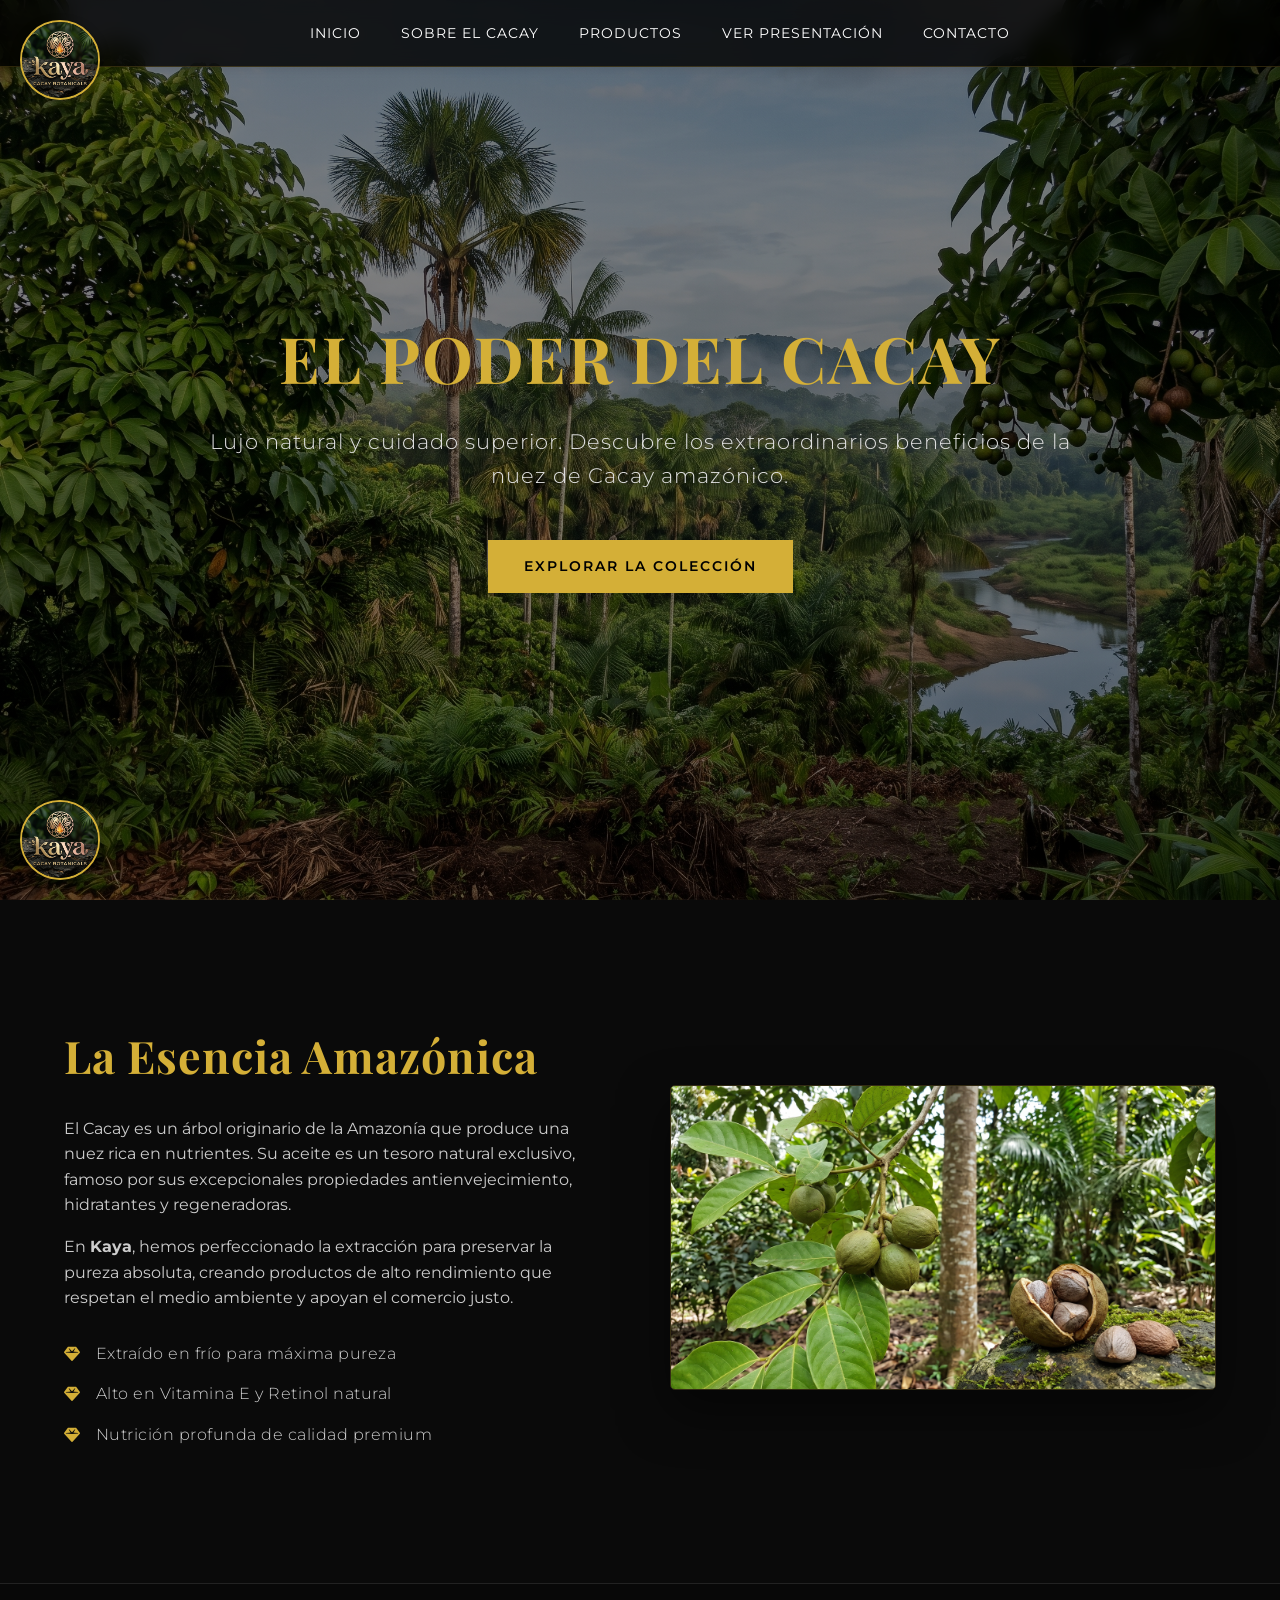
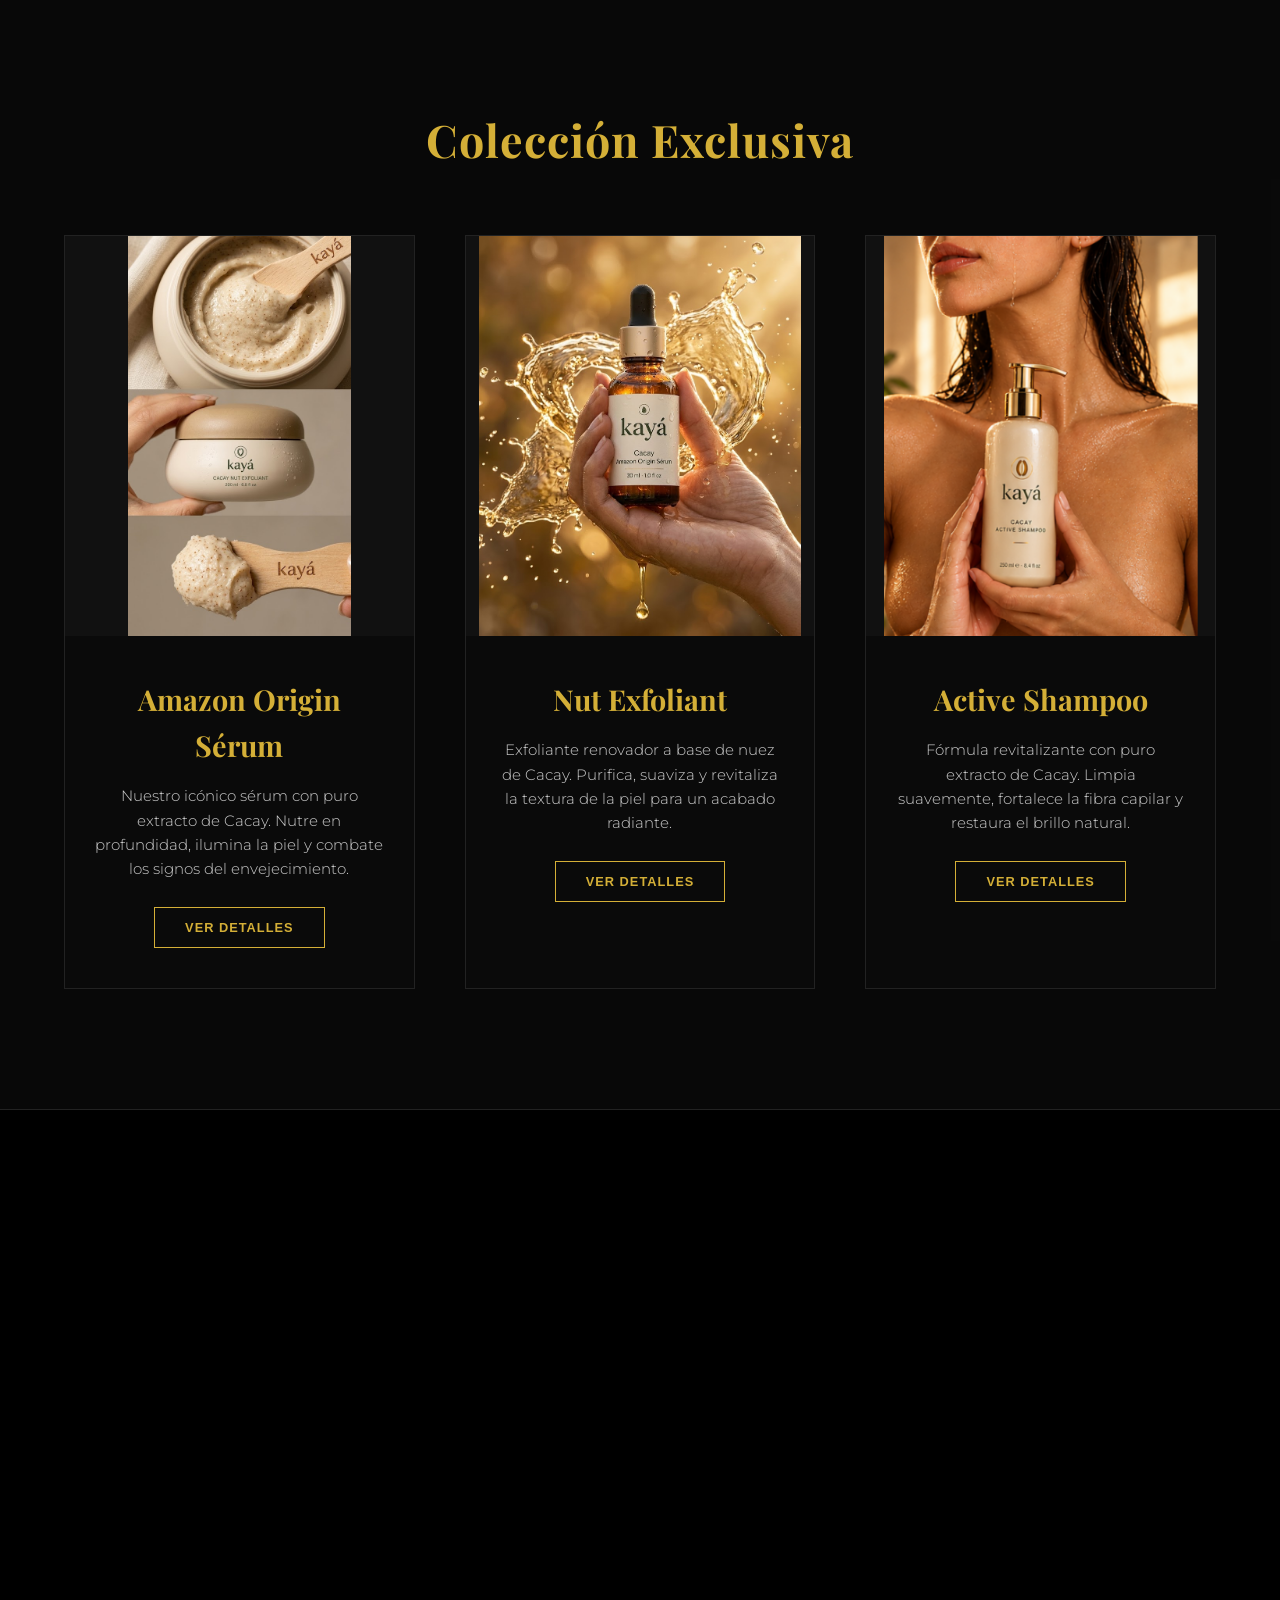
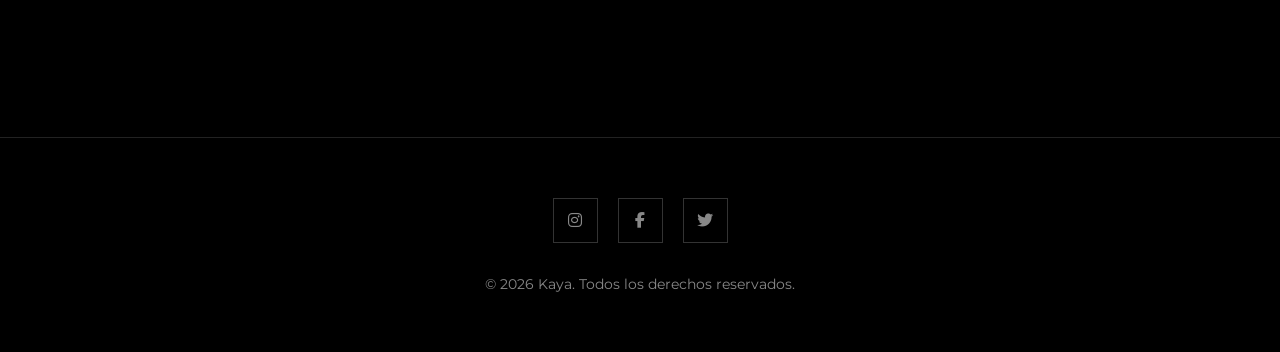
==== commit 476a2b7a: "feat: update kaya ui and presentation - Removed right-side logos and increased left-side logo size i" ====
--- a/index.html
+++ b/index.html
@@ -18,9 +18,7 @@
   </head>
   <body>
     <img src="logo.png" class="corner-logo top-left" alt="Kaya Logo" />
-    <img src="logo.png" class="corner-logo top-right" alt="Kaya Logo" />
     <img src="logo.png" class="corner-logo bottom-left" alt="Kaya Logo" />
-    <img src="logo.png" class="corner-logo bottom-right" alt="Kaya Logo" />
 
     <header class="navbar">
       <nav>
@@ -83,9 +81,11 @@
       </div>
     </section>
 
-    <section id="products" class="products">
-      <h2>Colección Exclusiva</h2>
-      <div class="product-grid">
+    <section id="products" class="products products-bg">
+      <div class="products-overlay"></div>
+      <div class="products-content-wrapper">
+        <h2>Colección Exclusiva</h2>
+        <div class="product-grid">
         <div class="product-card fade-up" tabindex="0">
           <div class="product-image">
             <img src="product1.jpg" alt="Cacay Amazon Origin Sérum" />
@@ -167,6 +167,7 @@
           </div>
         </div>
       </div>
+      </div>
     </section>
 
     <section id="contact" class="contact bottom-bg-section">
--- a/style.css
+++ b/style.css
@@ -6,6 +6,10 @@
   --light-bg: #1a1a1a; /* Gris muy oscuro */
   --white: #0a0a0a; /* Casi negro */
   --dark-bg: #000000; /* Negro puro */
+  --mint-bg: #e6f7ec; /* Fondo menta claro */
+  --mint-light-bg: #f4fbf6; /* Fondo menta más claro para secciones */
+  --mint-dark-bg: #d0eedb; /* Fondo menta oscuro para highlights */
+  --mint-text: #2c4c3b; /* Texto verde oscuro */
   --transition: all 0.3s ease;
 }
 
@@ -34,8 +38,8 @@
 /* Logos de las esquinas */
 .corner-logo {
   position: fixed;
-  width: 60px;
-  height: 60px;
+  width: 80px;
+  height: 80px;
   border-radius: 50%;
   object-fit: cover;
   z-index: 2000;
@@ -53,19 +57,9 @@
   left: 20px;
 }
 
-.top-right {
-  top: 20px;
-  right: 20px;
-}
-
 .bottom-left {
   bottom: 20px;
   left: 20px;
-}
-
-.bottom-right {
-  bottom: 20px;
-  right: 20px;
 }
 
 /* Tipografía */
@@ -289,9 +283,32 @@
 }
 
 /* Sección Productos */
+.products-bg {
+  position: relative;
+  background-image: url('products-bg.png');
+  background-size: cover;
+  background-position: center;
+  background-attachment: fixed;
+}
+
+.products-overlay {
+  position: absolute;
+  top: 0;
+  left: 0;
+  width: 100%;
+  height: 100%;
+  background-color: rgba(10, 10, 10, 0.85); /* Dark overlay to match theme */
+  z-index: 1;
+}
+
+.products-content-wrapper {
+  position: relative;
+  z-index: 2;
+}
+
 .products {
   padding: 120px 5%;
-  background-color: var(--dark-bg);
+  background-color: transparent;
 }
 
 .product-grid {
@@ -620,8 +637,8 @@
 
 /* ====== ESTILOS PREMIUM PARA LA PRESENTACIÓN ====== */
 .presentation-body {
-  background-color: var(--dark-bg);
-  color: var(--text-color);
+  background-color: var(--mint-bg);
+  color: var(--mint-text);
 }
 
 .presentation-container {
@@ -642,17 +659,17 @@
 
 .subtitle-main {
   font-size: 1.5rem;
-  color: #ccc;
+  color: #557b64;
   font-weight: 300;
 }
 
 .presentation-section {
   margin-bottom: 60px;
-  background-color: var(--light-bg);
+  background-color: var(--mint-light-bg);
   padding: 40px;
   border-radius: 12px;
-  border: 1px solid rgba(212, 175, 55, 0.2);
-  box-shadow: 0 10px 30px rgba(0, 0, 0, 0.5);
+  border: 1px solid rgba(212, 175, 55, 0.4);
+  box-shadow: 0 10px 30px rgba(44, 76, 59, 0.1);
 }
 
 .section-title {
@@ -666,7 +683,7 @@
 .intro-box p {
   font-size: 1.2rem;
   line-height: 1.8;
-  color: #eee;
+  color: var(--mint-text);
 }
 
 .intro-box strong {
@@ -678,7 +695,7 @@
 }
 
 .matrix-article h3 {
-  color: #fff;
+  color: var(--mint-text);
   font-size: 1.4rem;
   margin-bottom: 15px;
   display: flex;
@@ -701,29 +718,29 @@
   border-collapse: collapse;
   margin: 15px 0;
   font-size: 1rem;
-  color: #ddd;
-  background-color: rgba(255, 255, 255, 0.02);
+  color: var(--mint-text);
+  background-color: #ffffff;
   border-radius: 8px;
   overflow: hidden;
-  box-shadow: 0 4px 15px rgba(0,0,0,0.2);
+  box-shadow: 0 4px 15px rgba(44, 76, 59, 0.05);
 }
 
 .styled-table thead tr, .styled-table th {
-  background-color: rgba(212, 175, 55, 0.15);
-  color: var(--primary-color);
+  background-color: var(--primary-color);
+  color: #fff;
   text-align: left;
   font-weight: 600;
   padding: 15px;
-  border-bottom: 1px solid rgba(212, 175, 55, 0.3);
+  border-bottom: 1px solid rgba(212, 175, 55, 0.5);
 }
 
 .styled-table tbody tr {
-  border-bottom: 1px solid rgba(255, 255, 255, 0.05);
+  border-bottom: 1px solid rgba(44, 76, 59, 0.1);
   transition: background-color 0.3s ease;
 }
 
 .styled-table tbody tr:hover {
-  background-color: rgba(255, 255, 255, 0.05);
+  background-color: var(--mint-light-bg);
 }
 
 .styled-table td {
@@ -746,12 +763,12 @@
 }
 
 .row-highlight {
-  background-color: rgba(255, 255, 255, 0.08);
+  background-color: var(--mint-dark-bg);
 }
 
 .row-success {
   background-color: rgba(40, 167, 69, 0.1);
-  color: #fff;
+  color: var(--mint-text);
 }
 
 .row-gold {
@@ -765,7 +782,7 @@
 .text-gold { color: var(--primary-color); }
 
 .final-section {
-  background: linear-gradient(145deg, var(--light-bg), var(--dark-bg));
+  background: linear-gradient(145deg, var(--mint-light-bg), var(--mint-bg));
   border-color: var(--primary-color);
 }
 
@@ -773,7 +790,7 @@
   font-size: 1.4rem;
   line-height: 1.8;
   font-style: italic;
-  color: #ddd;
+  color: var(--mint-text);
   max-width: 900px;
   margin: 0 auto;
 }
@@ -791,7 +808,7 @@
     width: 100%;
   }
   .styled-table thead { display: none; }
-  .styled-table tr { margin-bottom: 15px; border: 1px solid rgba(255,255,255,0.1); border-radius: 8px; }
+  .styled-table tr { margin-bottom: 15px; border: 1px solid rgba(0,0,0,0.1); border-radius: 8px; }
   .styled-table td {
     text-align: right;
     padding-left: 50%;
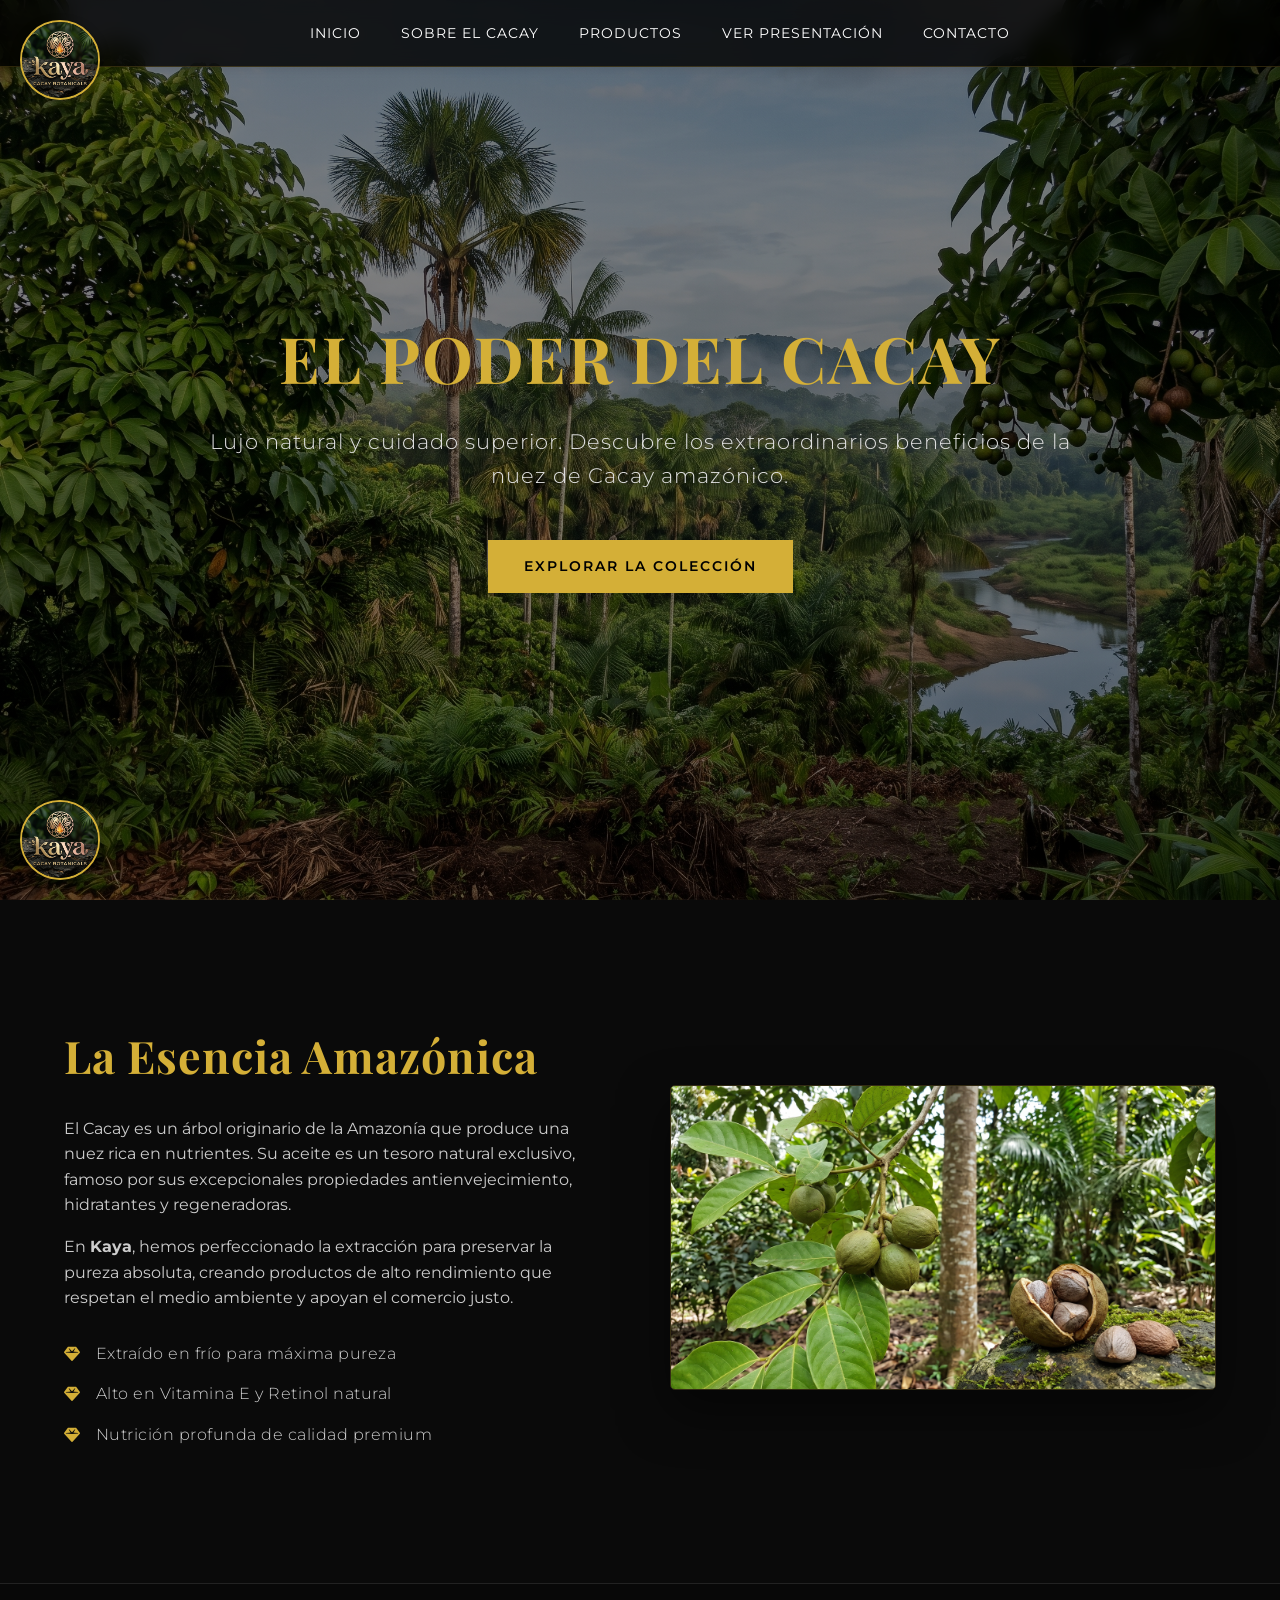
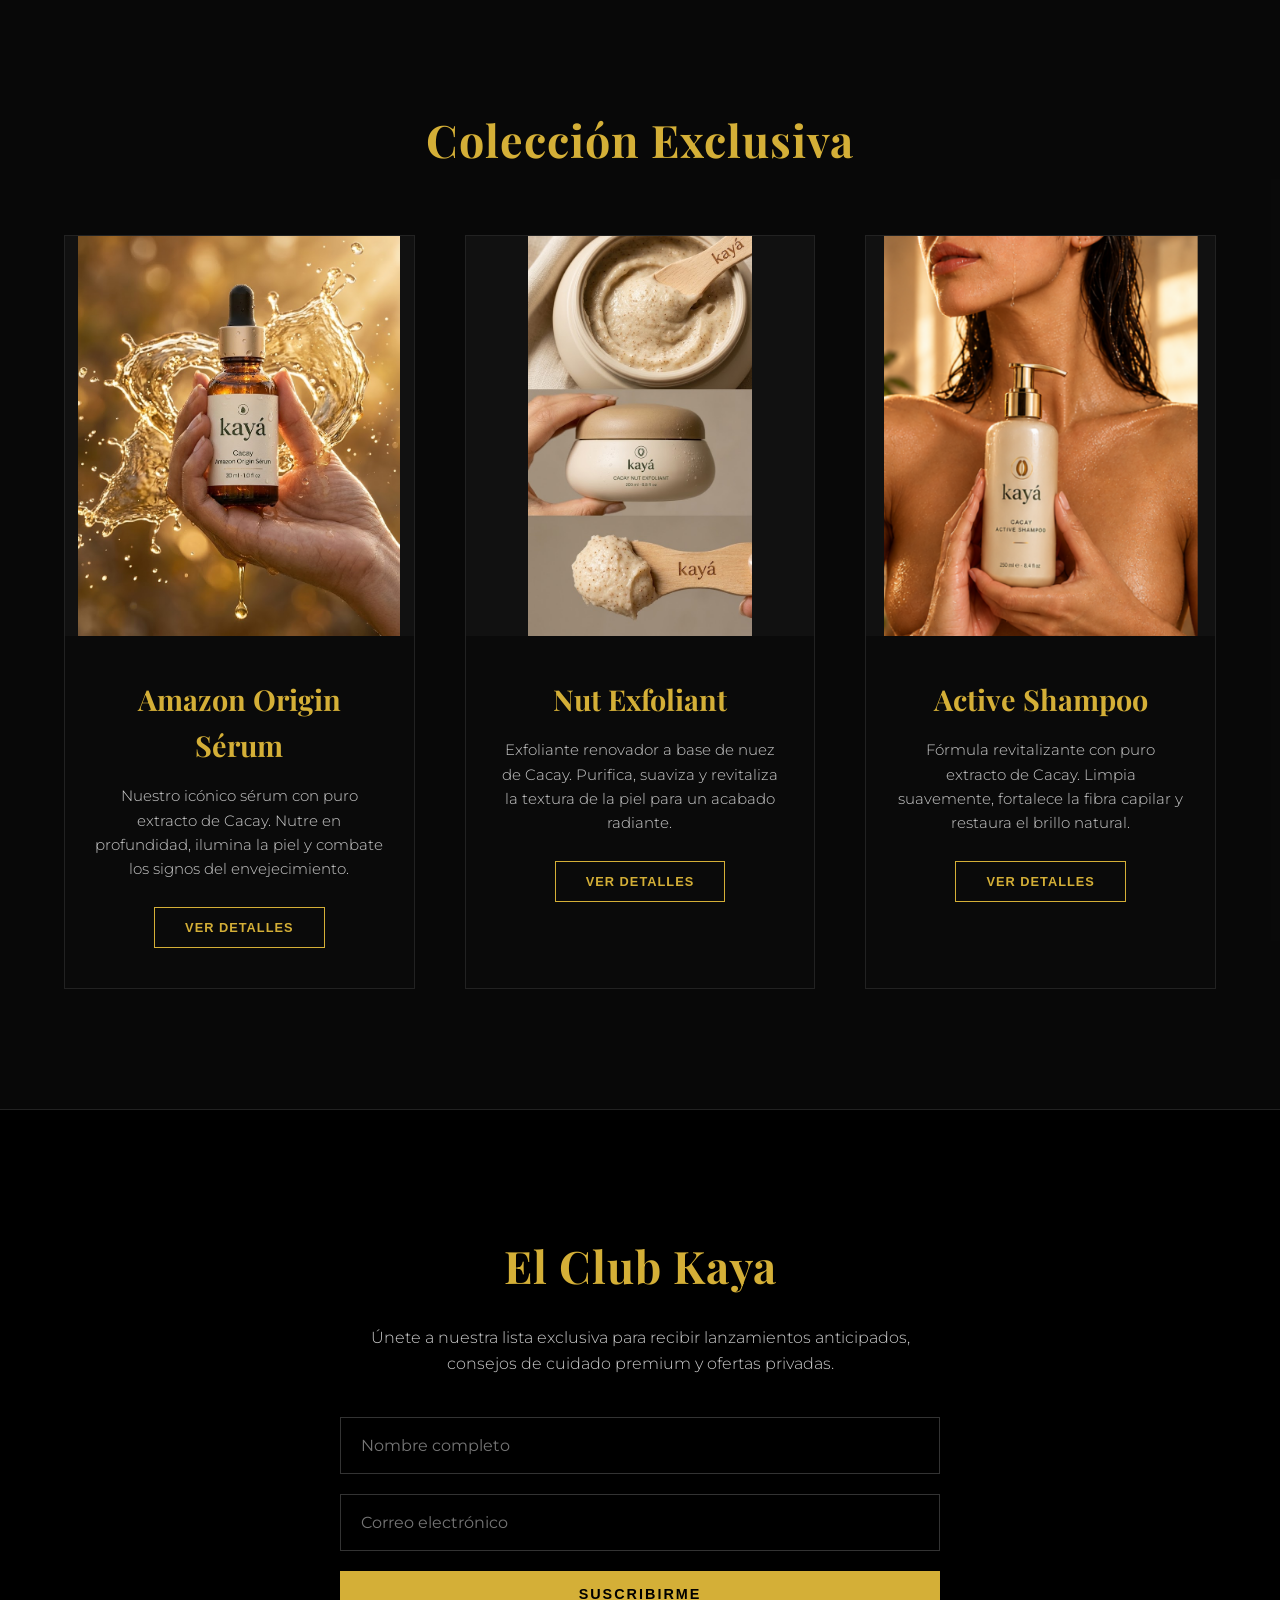
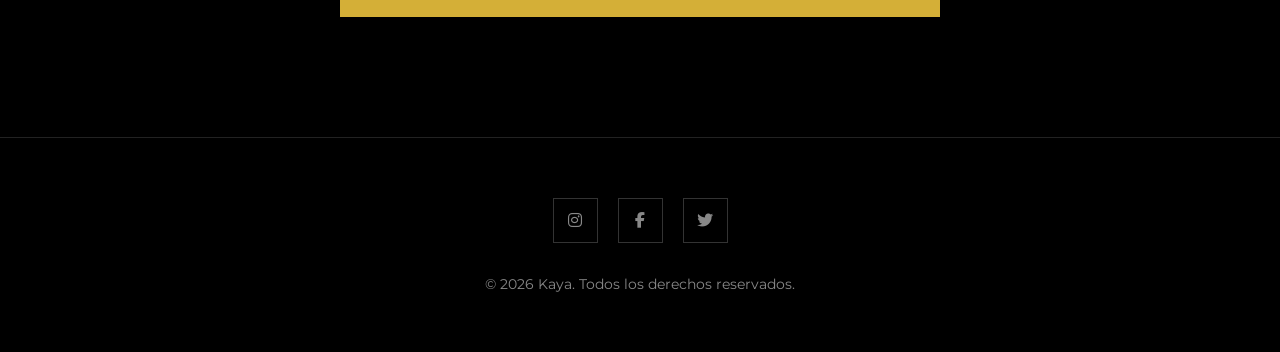
==== commit 3d503933: "fix: enlarge logo and restrict to left side, add presentation page and bg fixes - Enlarged logo to 8" ====
--- a/index.html
+++ b/index.html
@@ -88,7 +88,7 @@
         <div class="product-grid">
         <div class="product-card fade-up" tabindex="0">
           <div class="product-image">
-            <img src="product1.jpg" alt="Cacay Amazon Origin Sérum" />
+            <img src="product2.jpg" alt="Cacay Amazon Origin Sérum" />
             <div class="product-details-overlay">
               <div class="details-content">
                 <h4>Beneficios:</h4>
@@ -115,7 +115,7 @@
 
         <div class="product-card fade-up delay-1" tabindex="0">
           <div class="product-image">
-            <img src="product2.jpg" alt="Cacay Nut Exfoliant" />
+            <img src="product1.jpg" alt="Cacay Nut Exfoliant" />
             <div class="product-details-overlay">
               <div class="details-content">
                 <h4>Beneficios:</h4>
--- a/style.css
+++ b/style.css
@@ -638,7 +638,11 @@
 /* ====== ESTILOS PREMIUM PARA LA PRESENTACIÓN ====== */
 .presentation-body {
   background-color: var(--mint-bg);
-  color: var(--mint-text);
+  background-image: linear-gradient(rgba(10, 25, 20, 0.8), rgba(10, 25, 20, 0.9)), url('presentacion-bg.jpg');
+  background-size: cover;
+  background-position: center;
+  background-attachment: fixed;
+  color: var(--text-light);
 }
 
 .presentation-container {
